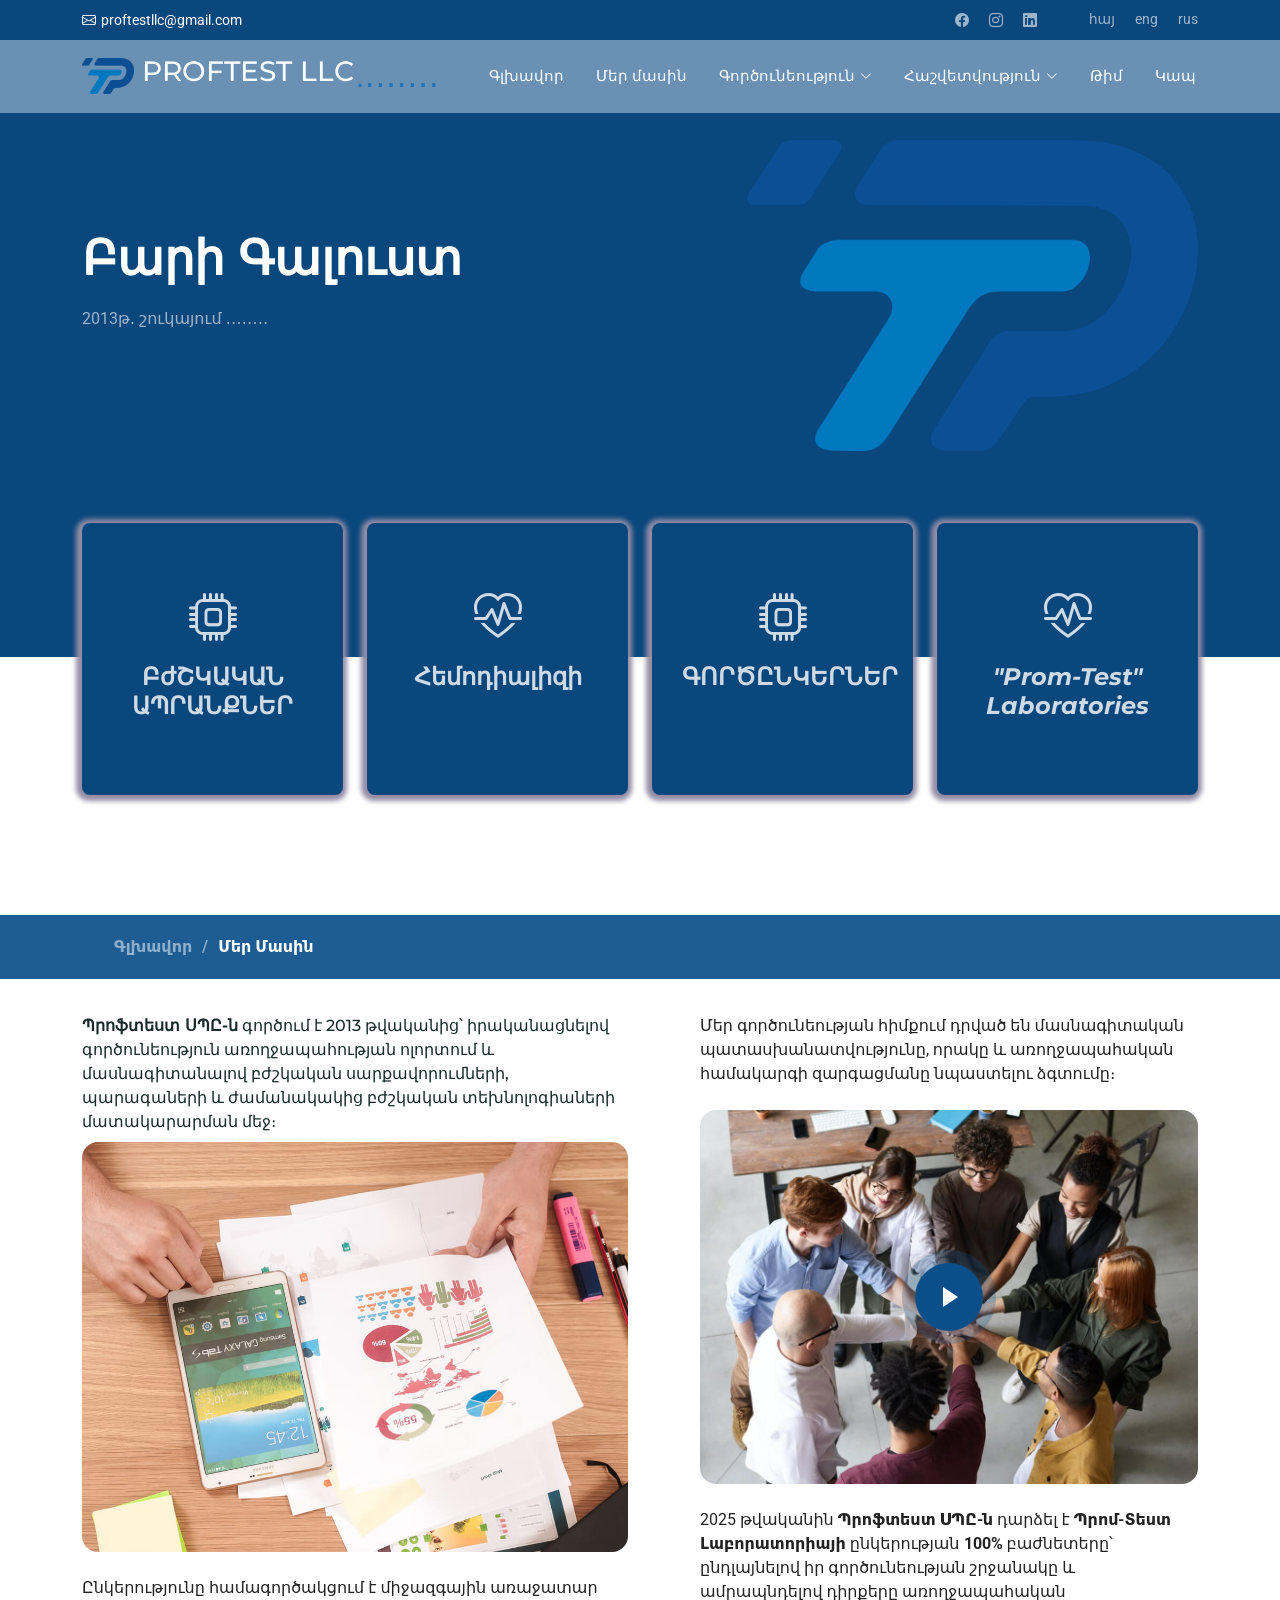
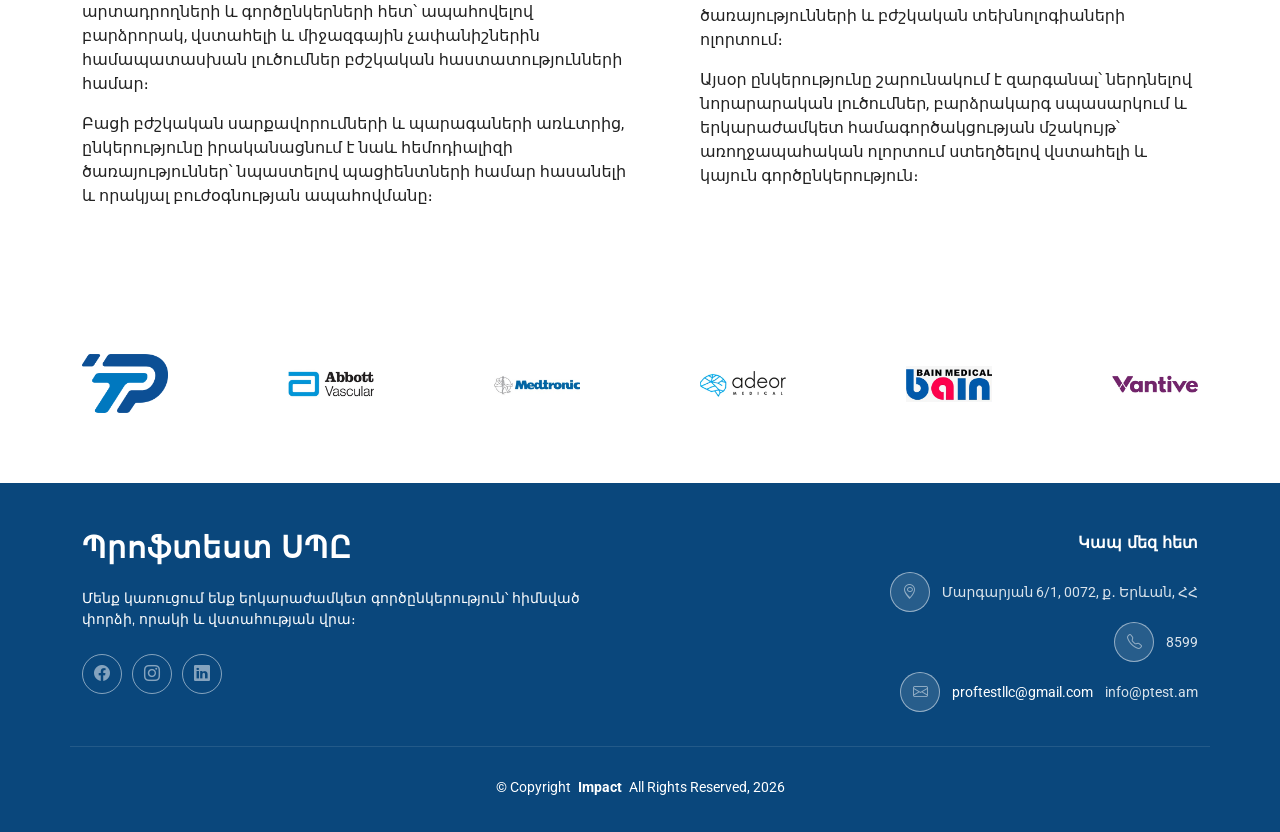
==== index.html @ b706e393 "linkedin" ====
<!DOCTYPE html>
<html lang="eн">

<head>
  <meta charset="utf-8">
  <meta content="width=device-width, initial-scale=1.0" name="viewport">
  <title>Proftest LLC</title>
  <meta name="description" content="">
  <meta name="keywords" content="">

  <!-- Favicons -->
  <!-- <link href="assets/img/Proftest LOGO.png" rel="icon">
  <link href="assets/img/Proftest LOGO.png" rel="apple-touch-icon"> -->

  <link rel="icon" type="image/png" href="assets/img/proftest_logo.png" sizes="96x96" />
  <link rel="icon" type="image/svg+xml" href="assets/img/proftest_logo.png" />
  <link rel="shortcut icon" href="assets/img/proftest_logo.png" />
  <link rel="apple-touch-icon" sizes="180x180" href="assets/img/proftest_logo.png" />
  <link rel="manifest" href="assets/img/proftest_logo.png" />

  <!-- Fonts -->
  <link href="https://fonts.googleapis.com" rel="preconnect">
  <link href="https://fonts.gstatic.com" rel="preconnect" crossorigin>
  <link
    href="https://fonts.googleapis.com/css2?family=Roboto:ital,wght@0,100;0,300;0,400;0,500;0,700;0,900;1,100;1,300;1,400;1,500;1,700;1,900&family=Montserrat:ital,wght@0,100;0,200;0,300;0,400;0,500;0,600;0,700;0,800;0,900;1,100;1,200;1,300;1,400;1,500;1,600;1,700;1,800;1,900&family=Poppins:ital,wght@0,100;0,200;0,300;0,400;0,500;0,600;0,700;0,800;0,900;1,100;1,200;1,300;1,400;1,500;1,600;1,700;1,800;1,900&display=swap"
    rel="stylesheet">

  <!-- animation link css -->
  <link rel="stylesheet" href="https://cdnjs.cloudflare.com/ajax/libs/animate.css/4.1.1/animate.min.css" />





  <!-- Vendor CSS Files -->
  <link href="assets/vendor/bootstrap/css/bootstrap.min.css" rel="stylesheet">
  <link href="assets/vendor/bootstrap-icons/bootstrap-icons.css" rel="stylesheet">
  <link href="assets/vendor/aos/aos.css" rel="stylesheet">
  <link href="assets/vendor/glightbox/css/glightbox.min.css" rel="stylesheet">
  <link href="assets/vendor/swiper/swiper-bundle.min.css" rel="stylesheet">


  <!-- Main CSS File -->
  <link href="assets/css/main.css" rel="stylesheet">

  <!-- =======================================================
  * Template Name: Impact
  * Template URL: https://bootstrapmade.com/impact-bootstrap-business-website-template/
  * Updated: Aug 07 2024 with Bootstrap v5.3.3
  * Author: BootstrapMade.com
  * License: https://bootstrapmade.com/license/
  ======================================================== -->
</head>

<body class="index-page">

  <header id="header" class="header fixed-top">

    <div class="topbar d-flex align-items-center">
      <div class="container d-flex justify-content-center justify-content-md-between">
        <div class="contact-info d-flex align-items-center">
          <i class="bi bi-envelope d-flex align-items-center"><a
              href="mailto:proftestllc@gmail.com">proftestllc@gmail.com</a></i>
          <!-- <i class="bi bi-phone d-flex align-items-center ms-4"><span>+374 95 595858</span></i> -->
        </div>
        <!-- //social links  -->
        <div class="social-links d-none d-md-flex align-items-center">
          <a href="https://www.facebook.com/proftestllc"><i class="bi bi-facebook"></i></a>
          <a href="https://www.instagram.com/proftestllc?igsh=NHp3cjE3NGZzOGVh" class="instagram"><i
              class="bi bi-instagram"></i></a>
          <a href="https://www.linkedin.com/company/proftestllc/" class="linkedin"><i
              class="bi bi-linkedin"></i></a>
          <ul id="lang">
            <li><a href="index.html">հայ</a></li>
            <li><a href="eng.html">eng</a></li>
            <li><a href="ru.html">rus</a></li>
          </ul>
        </div>
      </div>
    </div><!-- End Top Bar -->

    <div class="branding d-flex align-items-cente">
      <div class="container position-relative d-flex align-items-center justify-content-between">
        <a href="index.html" class="logo d-flex align-items-center">
          <!-- Uncomment the line below if you also wish to use an image logo -->
          <img src="assets/img/proftest_logo.png" alt="">
          <h3 class="sitename">PROFTEST LLC</h3>
          <span>.․․․․․․․</span>
        </a>

        <nav id="navmenu" class="navmenu">
          <ul>
            <li><a href="index.html" class="active">Գլխավոր<br></a></li>
            <li><a href="#about">Մեր մասին</a></li>


            <li class="dropdown"><a href="#"><span>Գործունեություն</span> <i
                  class="bi bi-chevron-down toggle-dropdown"></i></a>
              <ul>
                <li><a href="abbot.html">ԲԺշկական ապրանքներ</a></li>
                <li><a href="dializ.html">Հեմոդիալիզի</a></li>
                <li class="dropdown"><a href="#"><span>Բժշկական ծառայություններ՝</span> <i
                      class="bi bi-chevron-down toggle-dropdown"></i></a>
                  <ul>
                    <li><a href="dializ.html">Հեմոդիալիզի</a></li>
                    <li><a href="dializ.html">Հեմոդիալիզի2</a></li>
                  </ul>
                </li>
                <li><a href="medical.html">Գործընկերներ</a></li>
                <li><a href="promtest.html">"Prom-Test" Laboratories</a></li>
              </ul>
            </li>

            <li class="dropdown"><a href="#"><span>Հաշվետվություն</span> <i git add .
                  class="bi bi-chevron-down toggle-dropdown"></i></a>
              <ul>
                <li><a href="#">Հաշվետվություն_2024</a></li>
                <li><a href="#">Հաշվետվություն_2025</a></li>

              </ul>
            </li>
            <li><a href="team.html">Թիմ</a></li>
            <li><a href="contact.html">Կապ</a></li>
          </ul>

          <i class="mobile-nav-toggle d-xl-none bi bi-list"></i>
        </nav>

      </div>
    </div>
  </header>

  <main class="main">

    <!-- Hero Section -->

    <section id="hero" class="hero section accent-background">
      <div class="container position-relative" data-aos="fade-up" data-aos-delay="100">
        <div class="row gy-5 justify-content-between">
          <div class="col-lg-6 order-2 order-lg-1 d-flex flex-column justify-content-center">
            <h2><span>Բարի Գալուստ </span><span class="accent"></span></h2>
            <p>2013թ․ շուկայում ․․․․․․․․ </p>
            <!-- <div class="d-flex">
              <a href="#about" class="btn-get-started">Get Started</a>
              <a href="https://www.youtube.com/watch?v=Y7f98aduVJ8" class="glightbox btn-watch-video d-flex align-items-center"><i class="bi bi-play-circle"></i><span>Watch Video</span></a>
            </div> -->
          </div>
          <div class="col-lg-5 order-1 order-lg-2">
            <img src="assets/img/proftest_logo.png" class="img-fluid animate" alt="">
          </div>
        </div>
      </div>



      <div class="icon-boxes position-relative" data-aos="fade-up" data-aos-delay="200">
        <div class="container position-relative">
          <div class="row gy-4 mt-5">
            <div class="col-xl-3 col-md-6">
              <div class="icon-box">
                <div class="icon"><i class="bi bi-cpu"></i>
                  </i></div>
                <h4 class="title">
                  <a href="abbot.html"
                    class="readmore stretched-link animate__animated animate__fadeInDown animate__delay-1s">
                    ԲժՇԿԱԿԱՆ ԱՊՐԱՆՔՆԵՐ
                  </a>
                </h4>
              </div>
            </div>

            <div class="col-xl-3 col-md-6">
              <div class="icon-box">
                <div class="icon"><i class="bi bi-heart-pulse"></i>
                </div>
                <h4 class="title">
                  <a href="dializ.html" class="stretched-link animate__animated animate__fadeInDown animate__delay-1s">
                    Հեմոդիալիզի
                  </a>
                </h4>
              </div>
            </div>

            <div class="col-xl-3 col-md-6">
              <div class="icon-box">
                <div class="icon"><i class="bi bi-cpu"></i>
                  </i></div>
                <h4 class="title">
                  <a href="medical.html"
                    class="readmore stretched-link animate__animated animate__fadeInDown animate__delay-1s">
                    ԳՈՐԾԸՆԿԵՐՆԵՐ
                  </a>
                </h4>
              </div>
            </div>
            <div class="col-xl-3 col-md-6">
              <div class="icon-box">
                <div class="icon"><i class="bi bi-heart-pulse"></i>
                </div>
                <h4 class="title">
                  <a href="dializ.html"
                    class="stretched-link animate__animated animate__fadeInDown animate__delay-1s"><i>
                      "Prom-Test" Laboratories</i>
                  </a>
                </h4>
              </div>
            </div>
          </div>

        </div>
      </div>
    </section>
    <!--End Icon Box -->
    <!-- /Hero Section -->

    <!-- About Section -->
    <section id="about" class="about section">

      <!-- Section Title -->
      <div class="page-title">
        <nav class="breadcrumbs">
          <div class="container">
            <ol>
              <li><a href="index.html">Գլխավոր</a></li>
              <li class="current">Մեր Մասին </li>
            </ol>
          </div>
        </nav>
      </div>

      <div class="container aboutUs">

        <div class="row gy-5">
          <div class="col-lg-6" data-aos="fade-up" data-aos-delay="100">
            <h6 class="lh-base"><b>Պրոֆտեստ ՍՊԸ-ն</b> գործում է 2013 թվականից՝ իրականացնելով գործունեություն
              առողջապահության ոլորտում և
              մասնագիտանալով բժշկական սարքավորումների, պարագաների և ժամանակակից բժշկական տեխնոլոգիաների մատակարարման
              մեջ։ </h6>
            <img src="assets/img/about.jpg" class="img-fluid rounded-4 mb-4" alt="">
            <p>Ընկերությունը
              համագործակցում է միջազգային առաջատար արտադրողների և գործընկերների հետ՝ ապահովելով բարձրորակ, վստահելի և
              միջազգային չափանիշներին համապատասխան լուծումներ բժշկական հաստատությունների համար։</p>
            <p>Բացի բժշկական սարքավորումների և պարագաների առևտրից, ընկերությունը իրականացնում է նաև հեմոդիալիզի
              ծառայություններ՝ նպաստելով պացիենտների համար հասանելի և որակյալ բուժօգնության ապահովմանը։</p>
          </div>
          <div class="col-lg-6" data-aos="fade-up" data-aos-delay="250">
            <div class="content ps-0 ps-lg-5">

              <p>
                Մեր գործունեության հիմքում դրված են մասնագիտական պատասխանատվությունը, որակը և առողջապահական համակարգի
                զարգացմանը նպաստելու ձգտումը։
              </p>

              <div class="position-relative mt-4">
                <img src="assets/img/about-2.jpg" class="img-fluid rounded-4" alt="">
                <a href="https://www.youtube.com/watch?v=Y7f98aduVJ8" class="glightbox pulsating-play-btn"></a>

              </div>
              <div class="position-relative mt-4">
                <p>2025 թվականին <b>Պրոֆտեստ ՍՊԸ-ն</b> դարձել է <b>Պրոմ-Տեստ Լաբորատորիայի </b>ընկերության <b>100%
                  </b>բաժնետերը՝ ընդլայնելով իր
                  գործունեության շրջանակը և ամրապնդելով դիրքերը առողջապահական ծառայությունների և բժշկական տեխնոլոգիաների
                  ոլորտում։</p>

                <p>Այսօր ընկերությունը շարունակում է զարգանալ՝ ներդնելով նորարարական լուծումներ, բարձրակարգ սպասարկում և
                  երկարաժամկետ համագործակցության մշակույթ՝ առողջապահական ոլորտում ստեղծելով վստահելի և կայուն
                  գործընկերություն։</p>
              </div>
            </div>
          </div>
        </div>

      </div>

    </section>

    <!-- /About Section -->

    <!-- Clients Section -->

    <section id="clients" class="clients section">
      <div class="container">
        <div class="swiper init-swiper">
          <script type="application/json" class="swiper-config">
            {
              "loop": true,
              "speed": 600,
              "autoplay": {
                "delay": 5000
              },
              "slidesPerView": "auto",
              "pagination": {
                "el": ".swiper-pagination",
                "type": "bullets",
                "clickable": true
              },
              "breakpoints": {
                "320": {
                  "slidesPerView": 2,
                  "spaceBetween": 40
                },
                "480": {
                  "slidesPerView": 3,
                  "spaceBetween": 60
                },
                "640": {
                  "slidesPerView": 4,
                  "spaceBetween": 80
                },
                "992": {
                  "slidesPerView": 6,
                  "spaceBetween": 120
                }
              }
            }
          </script>



          <div class="swiper-wrapper align-items-center">
            <div class="swiper-slide"><img src="assets/img/proftest_logo.png" class="img-fluid" alt=""></div>
            <div class="swiper-slide"><img src="assets/img/abbott_vasculyar.jpeg" class="img-fluid" alt=""></div>
            <div class="swiper-slide"><img src="assets/img/medtronic.jpeg" class="img-fluid" alt=""></div>
            <div class="swiper-slide"><img src="assets/img/adeor_1.jpeg" class="img-fluid" alt=""></div>
            <div class="swiper-slide"><img src="assets/img/bain.jpeg" class="img-fluid" alt=""></div>
            <div class="swiper-slide"><img src="assets/img/vantiva.jpeg" class="img-fluid" alt=""></div>
            <div class="swiper-slide"><img src="assets/img/proftest_logo.png" class="img-fluid" alt=""></div>
            <div class="swiper-slide"><img src="assets/img/merit-medical.jpeg" class="img-fluid" alt=""></div>
            <div class="swiper-slide"><img src="assets/img/medtronic.jpeg" class="img-fluid" alt=""></div>
            <div class="swiper-slide"><img src="assets/img/bain.jpeg" class="img-fluid" alt=""></div>
            <div class="swiper-slide"><img src="assets/img/abbott_vasculyar.jpeg" class="img-fluid" alt=""></div>
            <div class="swiper-slide"><img src="assets/img/merit-medical.jpeg" class="img-fluid" alt=""></div>
            <div class="swiper-slide"><img src="assets/img/vantiva.jpeg" class="img-fluid" alt=""></div>
          </div>
        </div>

      </div>

    </section><!-- /Clients Section -->


    <!-- <section id="services" class="services section"> -->

    <!-- Section Title -->

    <!-- <div class="container section-title" data-aos="fade-up">
        <h2>Մեր ծառայությունները</h2>
        <p>ինֆո</p>
      </div> -->
    <!-- End Section Title -->

    <!-- <div class="container">
        <div class="row gy-4">
          <div class="col-lg-4 col-md-6" data-aos="fade-up" data-aos-delay="100">
            <div class="service-item  position-relative">
              <div class="icon">
                <i class="bi bi-activity"></i>
              </div>
              <h3>Ստենդ</h3>
              <p>Ստենդերի մասին</p>
              <a href="service-details.html" class="readmore stretched-link">Read more <i
                  class="bi bi-arrow-right"></i></a>
            </div>
          </div> -->
    <!-- End Service Item -->
    <!-- <div class="col-lg-4 col-md-6" data-aos="fade-up" data-aos-delay="200">
            <div class="service-item position-relative">
              <div class="icon">
                <i class="bi bi-broadcast"></i>
              </div>
              <h3>Դիալիզ</h3>
              <p>Դիալիզի մասին</p>
              <a href="service-details.html" class="readmore stretched-link">Read more <i
                  class="bi bi-arrow-right"></i></a>
            </div>
          </div> -->
    <!-- End Service Item -->

    <!-- <div class="col-lg-4 col-md-6" data-aos="fade-up" data-aos-delay="300">
            <div class="service-item position-relative">
              <div class="icon">
                <i class="bi bi-easel"></i>
              </div>
              <h3>թազա ինֆո</h3>
              <p>Ինֆոյա պետք </p>
              <a href="service-details.html" class="readmore stretched-link">Read more <i
                  class="bi bi-arrow-right"></i></a>
            </div>
          </div> -->
    <!-- End Service Item -->
    <!-- 
          <div class="col-lg-4 col-md-6" data-aos="fade-up" data-aos-delay="400">
            <div class="service-item position-relative">
              <div class="icon">
                <i class="bi bi-bounding-box-circles"></i>
              </div>
              <h3>էլի ծառայություն</h3>
              <p>էլի ինֆո</p>
              <a href="service-details.html" class="readmore stretched-link">Read more <i
                  class="bi bi-arrow-right"></i></a>
            </div>
          </div> -->
    <!-- End Service Item -->
    <!-- 
          <div class="col-lg-4 col-md-6" data-aos="fade-up" data-aos-delay="500">
            <div class="service-item position-relative">
              <div class="icon">
                <i class="bi bi-calendar4-week"></i>
              </div>
              <h3>Velit Doloremque</h3>
              <p>Cumque et suscipit saepe. Est maiores autem enim facilis ut aut ipsam corporis aut. Sed animi at autem
                alias eius labore.</p>
              <a href="service-details.html" class="readmore stretched-link">Read more <i
                  class="bi bi-arrow-right"></i></a>
            </div>
          </div>
          <!-End Service Item -->

    <!-- <div class="col-lg-4 col-md-6" data-aos="fade-up" data-aos-delay="600">
            <div class="service-item position-relative">
              <div class="icon">
                <i class="bi bi-chat-square-text"></i>
              </div>
              <h3>Dolori Architecto</h3>
              <p>Hic molestias ea quibusdam eos. Fugiat enim doloremque aut neque non et debitis iure. Corrupti
                recusandae ducimus enim.</p>
              <a href="service-details.html" class="readmore stretched-link">Read more <i
                  class="bi bi-arrow-right"></i></a>
            </div>
          </div>  -->

    <!-- End Service Item -->
    <!-- 
        </div>
      </div>

    </section> -->



    <!-- Portfolio Section -->
    <!-- <section id="portfolio" class="portfolio section"> -->

    <!-- Section Title -->
    <!-- <div class="container section-title" data-aos="fade-up">
        <h2>Portfolio</h2>
        <p>Necessitatibus eius consequatur ex aliquid fuga eum quidem sint consectetur velit</p>
      </div> -->
    <!-- End Section Title -->
    <!-- 
      <div class="container">

        <div class="isotope-layout" data-default-filter="*" data-layout="masonry" data-sort="original-order">

          <ul class="portfolio-filters isotope-filters" data-aos="fade-up" data-aos-delay="100">
            <li data-filter="*" class="filter-active">All</li>
            <li data-filter=".filter-app">App</li>
            <li data-filter=".filter-product">Product</li>
            <li data-filter=".filter-branding">Branding</li>
            <li data-filter=".filter-books">Books</li>
          </ul> -->
    <!-- End Portfolio Filters -->

    <!-- <div class="row gy-4 isotope-container" data-aos="fade-up" data-aos-delay="200">

            <div class="col-lg-4 col-md-6 portfolio-item isotope-item filter-app">
              <div class="portfolio-content h-100">
                <a href="assets/img/portfolio/app-1.jpg" data-gallery="portfolio-gallery-app" class="glightbox"><img
                    src="assets/img/portfolio/app-1.jpg" class="img-fluid" alt=""></a>
                <div class="portfolio-info">
                  <h4><a href="portfolio-details.html" title="More Details">App 1</a></h4>
                  <p>Lorem ipsum, dolor sit amet consectetur</p>
                </div>
              </div>
            </div> -->
    <!-- End Portfolio Item -->

    <!-- <div class="col-lg-4 col-md-6 portfolio-item isotope-item filter-product">
              <div class="portfolio-content h-100">
                <a href="assets/img/portfolio/product-1.jpg" data-gallery="portfolio-gallery-app" class="glightbox"><img
                    src="assets/img/portfolio/product-1.jpg" class="img-fluid" alt=""></a>
                <div class="portfolio-info">
                  <h4><a href="portfolio-details.html" title="More Details">Product 1</a></h4>
                  <p>Lorem ipsum, dolor sit amet consectetur</p>
                </div>
              </div>
            </div> -->
    <!-- End Portfolio Item -->

    <!-- <div class="col-lg-4 col-md-6 portfolio-item isotope-item filter-branding">
              <div class="portfolio-content h-100">
                <a href="assets/img/portfolio/branding-1.jpg" data-gallery="portfolio-gallery-app"
                  class="glightbox"><img src="assets/img/portfolio/branding-1.jpg" class="img-fluid" alt=""></a>
                <div class="portfolio-info">
                  <h4><a href="portfolio-details.html" title="More Details">Branding 1</a></h4>
                  <p>Lorem ipsum, dolor sit amet consectetur</p>
                </div>
              </div>
            </div> -->
    <!-- End Portfolio Item -->

    <!-- <div class="col-lg-4 col-md-6 portfolio-item isotope-item filter-books">
              <div class="portfolio-content h-100">
                <a href="assets/img/portfolio/books-1.jpg" data-gallery="portfolio-gallery-app" class="glightbox"><img
                    src="assets/img/portfolio/books-1.jpg" class="img-fluid" alt=""></a>
                <div class="portfolio-info">
                  <h4><a href="portfolio-details.html" title="More Details">Books 1</a></h4>
                  <p>Lorem ipsum, dolor sit amet consectetur</p>
                </div>
              </div>
            </div> -->
    <!-- End Portfolio Item -->

    <!-- <div class="col-lg-4 col-md-6 portfolio-item isotope-item filter-app">
              <div class="portfolio-content h-100">
                <a href="assets/img/portfolio/app-2.jpg" data-gallery="portfolio-gallery-app" class="glightbox"><img
                    src="assets/img/portfolio/app-2.jpg" class="img-fluid" alt=""></a>
                <div class="portfolio-info">
                  <h4><a href="portfolio-details.html" title="More Details">App 2</a></h4>
                  <p>Lorem ipsum, dolor sit amet consectetur</p>
                </div>
              </div>
            </div> -->
    <!-- End Portfolio Item -->

    <!-- <div class="col-lg-4 col-md-6 portfolio-item isotope-item filter-product">
              <div class="portfolio-content h-100">
                <a href="assets/img/portfolio/product-2.jpg" data-gallery="portfolio-gallery-app" class="glightbox"><img
                    src="assets/img/portfolio/product-2.jpg" class="img-fluid" alt=""></a>
                <div class="portfolio-info">
                  <h4><a href="portfolio-details.html" title="More Details">Product 2</a></h4>
                  <p>Lorem ipsum, dolor sit amet consectetur</p>
                </div>
              </div>
            </div> -->
    <!-- End Portfolio Item -->

    <!-- <div class="col-lg-4 col-md-6 portfolio-item isotope-item filter-branding">
              <div class="portfolio-content h-100">
                <a href="assets/img/portfolio/branding-2.jpg" data-gallery="portfolio-gallery-app"
                  class="glightbox"><img src="assets/img/portfolio/branding-2.jpg" class="img-fluid" alt=""></a>
                <div class="portfolio-info">
                  <h4><a href="portfolio-details.html" title="More Details">Branding 2</a></h4>
                  <p>Lorem ipsum, dolor sit amet consectetur</p>
                </div>
              </div>
            </div> -->
    <!-- End Portfolio Item -->

    <!-- <div class="col-lg-4 col-md-6 portfolio-item isotope-item filter-books">
              <div class="portfolio-content h-100">
                <a href="assets/img/portfolio/books-2.jpg" data-gallery="portfolio-gallery-app" class="glightbox"><img
                    src="assets/img/portfolio/books-2.jpg" class="img-fluid" alt=""></a>
                <div class="portfolio-info">
                  <h4><a href="portfolio-details.html" title="More Details">Books 2</a></h4>
                  <p>Lorem ipsum, dolor sit amet consectetur</p>
                </div>
              </div>
            </div> -->
    <!-- End Portfolio Item -->
    <!-- 
            <div class="col-lg-4 col-md-6 portfolio-item isotope-item filter-app">
              <div class="portfolio-content h-100">
                <a href="assets/img/portfolio/app-3.jpg" data-gallery="portfolio-gallery-app" class="glightbox"><img
                    src="assets/img/portfolio/app-3.jpg" class="img-fluid" alt=""></a>
                <div class="portfolio-info">
                  <h4><a href="portfolio-details.html" title="More Details">App 3</a></h4>
                  <p>Lorem ipsum, dolor sit amet consectetur</p>
                </div>
              </div>
            </div> -->
    <!-- End Portfolio Item -->
    <!-- 
            <div class="col-lg-4 col-md-6 portfolio-item isotope-item filter-product">
              <div class="portfolio-content h-100">
                <a href="assets/img/portfolio/product-3.jpg" data-gallery="portfolio-gallery-app" class="glightbox"><img
                    src="assets/img/portfolio/product-3.jpg" class="img-fluid" alt=""></a>
                <div class="portfolio-info">
                  <h4><a href="portfolio-details.html" title="More Details">Product 3</a></h4>
                  <p>Lorem ipsum, dolor sit amet consectetur</p>
                </div>
              </div>
            </div> -->
    <!-- End Portfolio Item -->
    <!-- 
            <div class="col-lg-4 col-md-6 portfolio-item isotope-item filter-branding">
              <div class="portfolio-content h-100">
                <a href="assets/img/portfolio/branding-3.jpg" data-gallery="portfolio-gallery-app"
                  class="glightbox"><img src="assets/img/portfolio/branding-3.jpg" class="img-fluid" alt=""></a>
                <div class="portfolio-info">
                  <h4><a href="portfolio-details.html" title="More Details">Branding 3</a></h4>
                  <p>Lorem ipsum, dolor sit amet consectetur</p>
                </div>
              </div>
            </div> -->
    <!-- End Portfolio Item -->
    <!-- 
            <div class="col-lg-4 col-md-6 portfolio-item isotope-item filter-books">
              <div class="portfolio-content h-100">
                <a href="assets/img/portfolio/books-3.jpg" data-gallery="portfolio-gallery-app" class="glightbox"><img
                    src="assets/img/portfolio/books-3.jpg" class="img-fluid" alt=""></a>
                <div class="portfolio-info">
                  <h4><a href="portfolio-details.html" title="More Details">Books 3</a></h4>
                  <p>Lorem ipsum, dolor sit amet consectetur</p>
                </div>
              </div>
            </div> -->
    <!-- End Portfolio Item -->

    <!-- </div> -->
    <!-- End Portfolio Container -->
    <!-- 
        </div>

      </div>

    </section> -->
    <!-- /Portfolio Section -->

    <!-- Team Section -->
    <!-- <section id="team" class="team section"> -->

    <!-- Section Title -->
    <!-- <div class="container section-title" data-aos="fade-up">
        <h2>Թիմ</h2>
        <p>new tex new text new text</p> -->
    <!-- </div> -->
    <!-- End Section Title -->

    <!-- <div class="container">

        <div class="row gy-4">

          <div class="col-xl-3 col-md-6 d-flex" data-aos="fade-up" data-aos-delay="100">
            <div class="member">
              <img src="assets/img/team/team-1.jpg" class="img-fluid" alt="">
              <h4>Walter White</h4>
              <span>Web Development</span>
              <div class="social">
                <a href=""><i class="bi bi-twitter-x"></i></a>
                <a href=""><i class="bi bi-facebook"></i></a>
                <a href=""><i class="bi bi-instagram"></i></a>
                <a href=""><i class="bi bi-linkedin"></i></a>
              </div>
            </div> -->
    <!-- </div>End Team Member -->

    <!-- <div class="col-xl-3 col-md-6 d-flex" data-aos="fade-up" data-aos-delay="200">
            <div class="member">
              <img src="assets/img/team/team-2.jpg" class="img-fluid" alt="">
              <h4>Sarah Jhinson</h4>
              <span>Marketing</span>
              <div class="social">
                <a href=""><i class="bi bi-twitter-x"></i></a>
                <a href=""><i class="bi bi-facebook"></i></a>
                <a href=""><i class="bi bi-instagram"></i></a>
                <a href=""><i class="bi bi-linkedin"></i></a>
              </div>
            </div>
          </div>End Team Member -->

    <!-- <div class="col-xl-3 col-md-6 d-flex" data-aos="fade-up" data-aos-delay="300">
            <div class="member">
              <img src="assets/img/team/team-3.jpg" class="img-fluid" alt="">
              <h4>William Anderson</h4>
              <span>Content</span>
              <div class="social">
                <a href=""><i class="bi bi-twitter-x"></i></a>
                <a href=""><i class="bi bi-facebook"></i></a>
                <a href=""><i class="bi bi-instagram"></i></a>
                <a href=""><i class="bi bi-linkedin"></i></a>
              </div>
            </div>
          </div> -->
    <!-- End Team Member -->

    <!-- <div class="col-xl-3 col-md-6 d-flex" data-aos="fade-up" data-aos-delay="400">
            <div class="member">
              <img src="assets/img/team/team-4.jpg" class="img-fluid" alt="">
              <h4>Amanda Jepson</h4>
              <span>Accountant</span>
              <div class="social">
                <a href=""><i class="bi bi-twitter-x"></i></a>
                <a href=""><i class="bi bi-facebook"></i></a>
                <a href=""><i class="bi bi-instagram"></i></a>
                <a href=""><i class="bi bi-linkedin"></i></a>
              </div>
            </div>
          </div> -->
    <!-- End Team Member -->
    <!-- </div>
      </div>
    </section> -->
    <!-- /Team Section -->




    <!-- Recent Posts Section -->
    <!-- <section id="recent-posts" class="recent-posts section">
      <div class="container"> -->

    <!-- <div class="row gy-4">

          <div class="col-xl-4 col-md-6" data-aos="fade-up" data-aos-delay="100">
            <article>

              <div class="post-img">
                <img src="assets/img/blog/blog-1.jpg" alt="" class="img-fluid">
              </div>

              <p class="post-category">Politics</p>

              <h2 class="title">
                <a href="blog-details.html">Dolorum optio tempore voluptas dignissimos</a>
              </h2>

              <div class="d-flex align-items-center">
                <img src="assets/img/blog/blog-author.jpg" alt="" class="img-fluid post-author-img flex-shrink-0">
                <div class="post-meta">
                  <p class="post-author">Maria Doe</p>
                  <p class="post-date">
                    <time datetime="2022-01-01">Jan 1, 2022</time>
                  </p>
                </div>
              </div>

            </article>
          </div> -->
    <!-- End post list item -->

    <!-- <div class="col-xl-4 col-md-6" data-aos="fade-up" data-aos-delay="200">
            <article>

              <div class="post-img">
                <img src="assets/img/blog/blog-2.jpg" alt="" class="img-fluid">
              </div>

              <p class="post-category">Sports</p>

              <h2 class="title">
                <a href="blog-details.html">Nisi magni odit consequatur autem nulla dolorem</a>
              </h2>

              <div class="d-flex align-items-center">
                <img src="assets/img/blog/blog-author-2.jpg" alt="" class="img-fluid post-author-img flex-shrink-0">
                <div class="post-meta">
                  <p class="post-author">Allisa Mayer</p>
                  <p class="post-date">
                    <time datetime="2022-01-01">Jun 5, 2022</time>
                  </p>
                </div>
              </div>

            </article>
          </div> -->
    <!-- End post list item -->

    <!-- <div class="col-xl-4 col-md-6" data-aos="fade-up" data-aos-delay="300">
            <article>

              <div class="post-img">
                <img src="assets/img/blog/blog-3.jpg" alt="" class="img-fluid">
              </div>

              <p class="post-category">Entertainment</p>

              <h2 class="title">
                <a href="blog-details.html">Possimus soluta ut id suscipit ea ut in quo quia et soluta</a>
              </h2>

              <div class="d-flex align-items-center">
                <img src="assets/img/blog/blog-author-3.jpg" alt="" class="img-fluid post-author-img flex-shrink-0">
                <div class="post-meta">
                  <p class="post-author">Mark Dower</p>
                  <p class="post-date">
                    <time datetime="2022-01-01">Jun 22, 2022</time>
                  </p>
                </div>
              </div>

            </article>
          </div> -->
    <!-- End post list item -->
    <!-- 
        </div> -->
    <!-- End recent posts list -->

    <!-- </div>

    </section> -->
    <!-- /Recent Posts Section -->

    <!-- Contact Section -->
    <!-- <section id="contact" class="contact section"> -->

    <!-- Section Title -->
    <!-- <div class="container section-title" data-aos="fade-up">
        <h2>Contact</h2>
        <p>Necessitatibus eius consequatur ex aliquid fuga eum quidem sint consectetur velit</p>
      </div><End Section Title -->
    <!-- 
      <div class="container" data-aos="fade-up" data-aos-delay="100"> -->

    <!-- <div class="row gx-lg-0 gy-4">
          <div class="col-lg-4">
            <div class="info-container d-flex flex-column align-items-center justify-content-center">
              <div class="info-item d-flex" data-aos="fade-up" data-aos-delay="200">
                <i class="bi bi-geo-alt flex-shrink-0"></i>
                <div>
                  <h3>Address</h3>
                  <p>A108 Adam Street, New York, NY 535022</p>
                </div>
              </div> -->
    <!-- End Info Item -->

    <!-- <div class="info-item d-flex" data-aos="fade-up" data-aos-delay="300">
                <i class="bi bi-telephone flex-shrink-0"></i>
                <div>
                  <h3>Call Us</h3>
                  <p>+1 5589 55488 55</p>
                </div>
              </div> -->
    <!-- End Info Item -->

    <!-- <div class="info-item d-flex" data-aos="fade-up" data-aos-delay="400">
                <i class="bi bi-envelope flex-shrink-0"></i>
                <div>
                  <h3>Email Us</h3>
                  <p>info@example.com</p>
                </div>
              </div> -->
    <!-- End Info Item -->
    <!-- 
              <div class="info-item d-flex" data-aos="fade-up" data-aos-delay="500">
                <i class="bi bi-clock flex-shrink-0"></i>
                <div>
                  <h3>Open Hours:</h3>
                  <p>Mon-Sat: 11AM - 23PM</p>
                </div>
              </div> -->
    <!-- End Info Item -->
    <!-- </div>
          </div> -->
    <!-- 
          <div class="col-lg-8">
            <form action="forms/contact.php" method="post" class="php-email-form" data-aos="fade" data-aos-delay="100">
              <div class="row gy-4">

                <div class="col-md-6">
                  <input type="text" name="name" class="form-control" placeholder="Your Name" required="">
                </div>

                <div class="col-md-6 ">
                  <input type="email" class="form-control" name="email" placeholder="Your Email" required="">
                </div>

                <div class="col-md-12">
                  <input type="text" class="form-control" name="subject" placeholder="Subject" required="">
                </div>

                <div class="col-md-12">
                  <textarea class="form-control" name="message" rows="8" placeholder="Message" required=""></textarea>
                </div>

                <div class="col-md-12 text-center">
                  <div class="loading">Loading</div>
                  <div class="error-message"></div>
                  <div class="sent-message">Your message has been sent. Thank you!</div>

                  <button type="submit">Send Message</button>
                </div>

              </div>
            </form>
          </div> -->
    <!-- End Contact Form -->
    <!-- </div>
      </div>
    </section> -->
    <!-- /Contact Section -->

  </main>


  <footer id="footer" class="footer accent-background">
    <div class="container footer-top">
      <div class="row gy-4">


        <div class="col-md-6  footer-about">
          <a href="index.html" class="logo d-flex align-items-center">
            <span class="sitename">Պրոֆտեստ ՍՊԸ</span>
          </a>
          <p>Մենք կառուցում ենք երկարաժամկետ գործընկերություն՝ հիմնված փորձի, որակի և վստահության վրա։</p>
          <div class="social-links d-flex mt-4">
            <a href="https://www.facebook.com/proftestllc"><i class="bi bi-facebook"></i></a>
            <a href="https://www.instagram.com/proftestllc?igsh=NHp3cjE3NGZzOGVh"><i class="bi bi-instagram"></i></a>
            <a href="https://www.linkedin.com/company/proftestllc/"><i class="bi bi-linkedin"></i></a>
          </div>
        </div>
        <!-- Правая колонка -->

        <div class="col-md-6 text-md-end footer-contact">
          <h4>Կապ մեզ հետ</h4>

          <div class="contact-line">
            <span class="icon-circle">
              <i class="bi bi-geo-alt"></i>
            </span>
            <span>Մարգարյան 6/1, 0072, ք․ Երևան, ՀՀ</span>
          </div>

          <div class="contact-line">
            <span class="icon-circle">
              <i class="bi bi-telephone"></i>
            </span>
            <span>8599</span>
          </div>

          <div class="contact-line">
            <span class="icon-circle">
              <i class="bi bi-envelope"></i>
            </span>
            <span>proftestllc@gmail.com</span>
            <span>info@ptest.am</span>
          </div>

          <!-- <div class="contact-line">
            <span class="icon-circle">
              <i class="bi bi-envelope"></i>
            </span>
            <span>info@ptest.am</span>
          </div> -->
        </div>

      </div>
    </div>

    <div class="container copyright text-center mt-4">
      <p>© <span>Copyright</span> <strong class="px-1 sitename">Impact</strong> <span>All Rights Reserved, 2026</span>
      </p>
      <div class="credits">
        <!-- All the links in the footer should remain intact. -->
        <!-- You can delete the links only if you've purchased the pro version. -->
        <!-- Licensing information: https://bootstrapmade.com/license/ -->
        <!-- Purchase the pro version with working PHP/AJAX contact form: [buy-url] -->
      </div>
    </div>

  </footer>

  <!-- Scroll Top -->
  <a href="#" id="scroll-top" class="scroll-top d-flex align-items-center justify-content-center">
    <i class="bi bi-arrow-up-short"></i></a>

  <!-- Preloader -->
  <div id="preloader"></div>

  <!-- Vendor JS Files -->
  <script src="assets/vendor/bootstrap/js/bootstrap.bundle.min.js"></script>
  <script src="assets/vendor/php-email-form/validate.js"></script>
  <script src="assets/vendor/aos/aos.js"></script>
  <script src="assets/vendor/glightbox/js/glightbox.min.js"></script>
  <script src="assets/vendor/swiper/swiper-bundle.min.js"></script>
  <script src="assets/vendor/purecounter/purecounter_vanilla.js"></script>
  <script src="assets/vendor/imagesloaded/imagesloaded.pkgd.min.js"></script>
  <script src="assets/vendor/isotope-layout/isotope.pkgd.min.js"></script>

  <!-- Main JS File -->
  <script src="assets/js/main.js"></script>

</body>

</html>
---- assets/css/main.css ----
/**
* Template Name: Impact
* Template URL: https://bootstrapmade.com/impact-bootstrap-business-website-template/
* Updated: Aug 07 2024 with Bootstrap v5.3.3
* Author: BootstrapMade.com
* License: https://bootstrapmade.com/license/
*/

/*--------------------------------------------------------------
# Font & Color Variables
# Help: https://bootstrapmade.com/color-system/
--------------------------------------------------------------*/
/* Fonts */
:root {
  --default-font: "Roboto", system-ui, -apple-system, "Segoe UI", Roboto, "Helvetica Neue", Arial, "Noto Sans", "Liberation Sans", sans-serif, "Apple Color Emoji", "Segoe UI Emoji", "Segoe UI Symbol", "Noto Color Emoji";
  --heading-font: "Montserrat", sans-serif;
  --nav-font: "Poppins", sans-serif;
}

/* Global Colors - The following color variables are used throughout the website. Updating them here will change the color scheme of the entire website */
:root {
  --background-color: #ffffff;
  /* Background color for the entire website, including individual sections */
  --default-color: #222222;
  /* Default color used for the majority of the text content across the entire website */
  --heading-color: #172a28;
  /* Color for headings, subheadings and title throughout the website */
  --accent-color: #0B4F8A;
  /*վերևի մաս Accent color that represents your brand on the website. It's used for buttons, links, and other elements that need to stand out */
  --surface-color: #ffffff;
  /* The surface color is used as a background of boxed elements within sections, such as cards, icon boxes, or other elements that require a visual separation from the global background. */
  --contrast-color: #ffffff;
  /* Contrast color for text, ensuring readability against backgrounds of accent, heading, or default colors. */
}

/* Nav Menu Colors - The following color variables are used specifically for the navigation menu. They are separate from the global colors to allow for more customization options */
:root {
  --nav-color: #ffffff;
  /* The default color of the main navmenu links */
  --nav-hover-color: #2273bb;
  /* Լոգո տակի գծերի գույն Applied to main navmenu links when they are hovered over or active */
  --nav-mobile-background-color: #ffffff;
  /* Used as the background color for mobile navigation menu */
  --nav-dropdown-background-color: #ffffff;
  /* Used as the background color for dropdown items that appear when hovering over primary navigation items */
  --nav-dropdown-color: #2273bb;
  /* գործնեության մեջի գույնա Used for navigation links of the dropdown items in the navigation menu. */
  --nav-dropdown-hover-color: #2E2E2E;
  /* Similar to --nav-hover-color, this color is applied to dropdown navigation links when they are hovered over. */
}

/* Color Presets - These classes override global colors when applied to any section or element, providing reuse of the sam color scheme. */

.light-background {
  --background-color: #f2f9f9;
  --surface-color: #ffffff;
}

.dark-background {
  --background-color: #060606;
  --default-color: #ffffff;
  --heading-color: #ffffff;
  --surface-color: #252525;
  --contrast-color: #ffffff;
}

.accent-background {
  --background-color: rgb(10, 71, 124);
  /* #0b71b1; */
  --default-color: #ffffff;
  --heading-color: #ffffff;
  --accent-color: #ffffff;
  --surface-color: #00b6a1;
  --contrast-color: #ffffff;
}

/* Smooth scroll */
:root {
  scroll-behavior: smooth;
}

/*--------------------------------------------------------------
# General Styling & Shared Classes
--------------------------------------------------------------*/
body {
  color: var(--default-color);
  background-color: var(--background-color);
  font-family: var(--default-font);
}

a {
  color: var(--accent-color);
  text-decoration: none;
  transition: 0.3s;
}

a:hover {
  color: color-mix(in srgb, var(--accent-color), transparent 25%);
  text-decoration: none;
}

h1,
h2,
h3,
h4,
h5,
h6 {
  color: var(--heading-color);
  font-family: var(--heading-font);
}

/* Pulsating Play Button
------------------------------*/
.pulsating-play-btn {
  width: 94px;
  height: 94px;
  background: radial-gradient(var(--accent-color) 50%, color-mix(in srgb, var(--accent-color), transparent 75%) 52%);
  border-radius: 50%;
  display: block;
  position: relative;
  overflow: hidden;
}

.pulsating-play-btn:before {
  content: "";
  position: absolute;
  width: 120px;
  height: 120px;
  animation-delay: 0s;
  animation: pulsate-play-btn 2s;
  animation-direction: forwards;
  animation-iteration-count: infinite;
  animation-timing-function: steps;
  opacity: 1;
  border-radius: 50%;
  border: 5px solid color-mix(in srgb, var(--accent-color), transparent 30%);
  top: -15%;
  left: -15%;
  background: rgba(198, 16, 0, 0);
}

.pulsating-play-btn:after {
  content: "";
  position: absolute;
  left: 50%;
  top: 50%;
  transform: translateX(-40%) translateY(-50%);
  width: 0;
  height: 0;
  border-top: 10px solid transparent;
  border-bottom: 10px solid transparent;
  border-left: 15px solid #fff;
  z-index: 100;
  transition: all 400ms cubic-bezier(0.55, 0.055, 0.675, 0.19);
}

.pulsating-play-btn:hover:before {
  content: "";
  position: absolute;
  left: 50%;
  top: 50%;
  transform: translateX(-40%) translateY(-50%);
  width: 0;
  height: 0;
  border: none;
  border-top: 10px solid transparent;
  border-bottom: 10px solid transparent;
  border-left: 15px solid #fff;
  z-index: 200;
  animation: none;
  border-radius: 0;
}

.pulsating-play-btn:hover:after {
  border-left: 15px solid var(--accent-color);
  transform: scale(20);
}

.title {
  font-size: 20px;
  color: #0B4F8A;
}

.section-divider {
  margin: 80px 0;
  border-top: 1px solid rgba(255, 255, 255, 0.1);
  padding-top: 60px;
  position: relative;
}


.section-divider::before {
  content: "";
  position: absolute;
  top: 0;
  left: 50%;
  transform: translateX(-50%);
  width: 120px;
  height: 2px;
  background: linear-gradient(to right, transparent, #0d6efd, transparent);
}


.department-block {
  background: #fff;
  border-radius: 20px;
  padding: 40px;
  margin-bottom: 50px;
  box-shadow: 6px 4px 15px 11px rgba(0, 0, 0, 0.05);
}


/* .line {
  border-bottom: 2px dashed #0B4F8A;
  width: 100%
} */

.blue {
  height: 6px;
  margin: 30px 0;

  background: radial-gradient(circle, #0B4F8A 2px, transparent 3px);
  background-size: 10px 6px;
  background-repeat: repeat-x;
}


/* chat filter */

.filter-btn {
  border: none;
  padding: 10px 20px;
  margin: 5px;
  border-radius: 30px;
  background: #f1f1f1;
  transition: 0.3s;
  font-weight: 600;
}

.filter-btn:hover,
.filter-btn.active {
  background: #0B4F8A;
  color: white;
}

.team-item {
  transition: 0.4s;
}



/* new Icon */
.iconbar {
  position: fixed;
  top: 350px;
  right: 0;
  text-align: right;
  width: 100px;
  z-index: 100;
  transform: translateX(0px);
  transition: 1.5s all ease;
}

.iconbar .iconbar-1:first-child {
  border-top-left-radius: 25px;
}

.iconbar .iconbar-1 {
  background: #0077ad;
  color: white;
  margin-bottom: 3px;
  width: 85px;
  height: 85px;
  overflow: hidden;
  transition: all 0.3s ease;
  margin-left: 15px;
}

.iconbar.iconbarHide {
  transform: translateX(85px);
}


.iconbar .iconbarArrowRight,
.iconbar .iconbarArrowLeft {
  width: 20px;
  height: 20px;
  position: absolute;
  left: 0;
  top: 50%;
  margin-top: -10px;
  cursor: pointer;
}

/* my code for footer  */

.footer-contact .contact-line {
  display: flex;
  align-items: center;
  justify-content: flex-end;
  gap: 12px;
  margin-bottom: 10px;
  transition: all 0.3s ease;
}

/* круг вокруг иконки */
.footer-contact .icon-circle {
  width: 40px;
  height: 40px;
  display: flex;
  align-items: center;
  justify-content: center;
  border-radius: 50%;
  background: rgba(255, 255, 255, 0.12);
  color: #fff;
  transition: all 0.3s ease;
  flex-shrink: 0;
  border: 1px solid color-mix(in srgb, var(--default-color), transparent 50%);
  color: color-mix(in srgb, var(--default-color), transparent 50%);
}



/* иконка внутри */
.footer-contact .icon-circle i {
  font-size: 15px;
}

/* текст */
.footer-contact .contact-line span:last-child {
  color: rgba(255, 255, 255, 0.85);
  transition: 0.3s;
}

/* hover эффект */
.footer-contact .contact-line:hover .icon-circle {
  color: var(--default-color);
  border-color: var(--default-color);
  transform: scale(1.1);
}

.footer-contact .contact-line:hover span:last-child {
  color: #fff;
}

/* мобилка */
@media (max-width: 768px) {
  .footer-contact {
    text-align: left !important;
  }

  .footer-contact .contact-line {
    justify-content: flex-start;
  }
}



@keyframes pulsate-play-btn {
  0% {
    transform: scale(0.6, 0.6);
    opacity: 1;

  }

  100% {
    transform: scale(1, 1);
    opacity: 0;
  }
}

/* PHP Email Form Messages
------------------------------*/
.php-email-form .error-message {
  display: none;
  background: #df1529;
  color: #ffffff;
  text-align: left;
  padding: 15px;
  margin-bottom: 24px;
  font-weight: 600;
}

.php-email-form .sent-message {
  display: none;
  color: #ffffff;
  background: #059652;
  text-align: center;
  padding: 15px;
  margin-bottom: 24px;
  font-weight: 600;
}

.php-email-form .loading {
  display: none;
  background: var(--surface-color);
  text-align: center;
  padding: 15px;
  margin-bottom: 24px;
}

.php-email-form .loading:before {
  content: "";
  display: inline-block;
  border-radius: 50%;
  width: 24px;
  height: 24px;
  margin: 0 10px -6px 0;
  border: 3px solid var(--accent-color);
  border-top-color: var(--surface-color);
  animation: php-email-form-loading 1s linear infinite;
}

@keyframes php-email-form-loading {
  0% {
    transform: rotate(0deg);
  }

  100% {
    transform: rotate(360deg);
  }
}

/*--------------------------------------------------------------
# Global Header
--------------------------------------------------------------*/
.header {
  --background-color: rgb(106 145 179);
  --heading-color: #ffffff;
  color: var(--default-color);
  transition: all 0.5s;
  z-index: 997;
  background-color: var(--background-color);
}

.header .topbar {
  background-color: color-mix(in srgb, var(--accent-color) 90%, black 10%);
  height: 40px;
  padding: 0;
  font-size: 14px;
  transition: all 0.5s;
}

.header .topbar .contact-info i {
  font-style: normal;
  color: var(--contrast-color);
}

.header .topbar .contact-info i a,
.header .topbar .contact-info i span {
  padding-left: 5px;
  color: var(--contrast-color);
}

@media (max-width: 575px) {

  .header .topbar .contact-info i a,
  .header .topbar .contact-info i span {
    font-size: 13px;
  }
}

.header .topbar .contact-info i a {
  line-height: 0;
  transition: 0.3s;
}

.header .topbar .contact-info i a:hover {
  color: var(--contrast-color);
  text-decoration: underline;
}

.header .topbar .social-links a {
  color: color-mix(in srgb, var(--contrast-color), transparent 40%);
  line-height: 0;
  transition: 0.3s;
  margin-left: 20px;
}

.header .topbar .social-links a:hover {
  color: var(--contrast-color);
}

.header .branding {
  min-height: 60px;
  padding: 10px 0;
}

.header .logo {
  line-height: 1;
}

.header .logo img {
  max-height: 36px;
  margin-right: 8px;
}

.header .logo h1 {
  font-size: 30px;
  margin: 0;
  font-weight: 700;
  color: var(--heading-color);
}

.header .logo span {
  font-size: 32px;
  margin-left: 2px;
  color: var(--nav-hover-color);
}

.scrolled .header {
  box-shadow: 0px 0 18px rgba(0, 0, 0, 0.1);
}

/* language */
#lang {
  display: flex;
  list-style-type: none;
  margin-top: 15px;
}

/* logo animation */
.animate {
  width: 100%;
  animation: upDown 5s infinite;
}



@keyframes upDown {
  0% {
    transform: translateY(-45px);
  }

  50% {
    transform: translateY(45px);
  }

  100% {
    transform: translateY(-45px);
  }
}





/*--------------------------------------------------------------
# Navigation Menu
--------------------------------------------------------------*/
/* Desktop Navigation */
@media (min-width: 1200px) {
  .navmenu {
    padding: 0;
  }

  .navmenu ul {
    margin: 0;
    padding: 0;
    display: flex;
    list-style: none;
    align-items: center;
  }

  .navmenu li {
    position: relative;
  }

  .navmenu>ul>li {
    white-space: nowrap;
    padding: 15px 14px;
  }

  .navmenu>ul>li:last-child {
    padding-right: 0;
  }

  .navmenu a,
  .navmenu a:focus {
    color: var(--nav-color);
    font-size: 15px;
    padding: 0 2px;
    font-family: var(--nav-font);
    font-weight: 500;
    display: flex;
    align-items: center;
    justify-content: space-between;
    white-space: nowrap;
    transition: 0.3s;
    position: relative;
  }

  .navmenu a i,
  .navmenu a:focus i {
    font-size: 12px;
    line-height: 0;
    margin-left: 5px;
    transition: 0.3s;
  }

  .navmenu>ul>li>a:before {
    content: "";
    position: absolute;
    height: 2px;
    bottom: -6px;
    left: 0;
    background-color: var(--nav-hover-color);
    visibility: hidden;
    width: 0px;
    transition: all 0.3s ease-in-out 0s;
  }

  .navmenu a:hover:before,
  .navmenu li:hover>a:before,
  .navmenu .active:before {
    visibility: visible;
    width: 100%;
  }

  .navmenu li:hover>a,
  .navmenu .active,
  .navmenu .active:focus {
    color: var(--nav-color);
  }

  .navmenu .dropdown ul {
    margin: 0;
    padding: 10px 0;
    background: var(--nav-dropdown-background-color);
    display: block;
    position: absolute;
    visibility: hidden;
    left: 14px;
    top: 130%;
    opacity: 0;
    transition: 0.3s;
    border-radius: 4px;
    z-index: 99;
    box-shadow: 0px 0px 30px rgba(0, 0, 0, 0.1);
  }

  .navmenu .dropdown ul li {
    min-width: 200px;
  }

  .navmenu .dropdown ul a {
    padding: 10px 20px;
    font-size: 15px;
    text-transform: none;
    color: var(--nav-dropdown-color);
  }

  .navmenu .dropdown ul a i {
    font-size: 12px;
  }

  .navmenu .dropdown ul a:hover,
  .navmenu .dropdown ul .active:hover,
  .navmenu .dropdown ul li:hover>a {
    color: var(--nav-dropdown-hover-color);
  }

  .navmenu .dropdown:hover>ul {
    opacity: 1;
    top: 100%;
    visibility: visible;
  }

  .navmenu .dropdown .dropdown ul {
    top: 0;
    left: 95%;
    visibility: hidden;
  }

  .navmenu .dropdown .dropdown:hover>ul {
    opacity: 1;
    top: 0;
    left: 100%;
    visibility: visible;
  }
}

/* Mobile Navigation */
@media (max-width: 1199px) {
  .mobile-nav-toggle {
    color: var(--nav-color);
    font-size: 28px;
    line-height: 0;
    margin-right: 10px;
    cursor: pointer;
    transition: color 0.3s;
  }

  .navmenu {
    padding: 0;
    z-index: 9997;
  }

  .navmenu ul {
    display: none;
    list-style: none;
    position: absolute;
    inset: 60px 20px 20px 20px;
    padding: 10px 0;
    margin: 0;
    border-radius: 6px;
    background-color: var(--nav-mobile-background-color);
    border: 1px solid color-mix(in srgb, var(--default-color), transparent 90%);
    box-shadow: none;
    overflow-y: auto;
    transition: 0.3s;
    z-index: 9998;
  }

  .navmenu a,
  .navmenu a:focus {
    color: var(--nav-dropdown-color);
    padding: 10px 20px;
    font-family: var(--nav-font);
    font-size: 17px;
    font-weight: 500;
    display: flex;
    align-items: center;
    justify-content: space-between;
    white-space: nowrap;
    transition: 0.3s;
  }

  .navmenu a i,
  .navmenu a:focus i {
    font-size: 12px;
    line-height: 0;
    margin-left: 5px;
    width: 30px;
    height: 30px;
    display: flex;
    align-items: center;
    justify-content: center;
    border-radius: 50%;
    transition: 0.3s;
    background-color: color-mix(in srgb, var(--accent-color), transparent 90%);
  }

  .navmenu a i:hover,
  .navmenu a:focus i:hover {
    background-color: var(--accent-color);
    color: var(--contrast-color);
  }

  .navmenu a:hover,
  .navmenu .active,
  .navmenu .active:focus {
    color: var(--nav-dropdown-hover-color);
  }

  .navmenu .active i,
  .navmenu .active:focus i {
    background-color: var(--accent-color);
    color: var(--contrast-color);
    transform: rotate(180deg);
  }

  .navmenu .dropdown ul {
    position: static;
    display: none;
    z-index: 99;
    padding: 10px 0;
    margin: 10px 20px;
    background-color: var(--nav-dropdown-background-color);
    transition: all 0.5s ease-in-out;
  }

  .navmenu .dropdown ul ul {
    background-color: rgba(33, 37, 41, 0.1);
  }

  .navmenu .dropdown>.dropdown-active {
    display: block;
    background-color: rgba(33, 37, 41, 0.03);
  }

  .mobile-nav-active {
    overflow: hidden;
  }

  .mobile-nav-active .mobile-nav-toggle {
    color: #fff;
    position: absolute;
    font-size: 32px;
    top: 15px;
    right: 15px;
    margin-right: 0;
    z-index: 9999;
  }

  .mobile-nav-active .navmenu {
    position: fixed;
    overflow: hidden;
    inset: 0;
    background: rgba(33, 37, 41, 0.8);
    transition: 0.3s;
  }

  .mobile-nav-active .navmenu>ul {
    display: block;
  }
}

/*--------------------------------------------------------------
# Global Footer
--------------------------------------------------------------*/
.footer {
  color: var(--default-color);
  background-color: var(--background-color);
  font-size: 14px;
  position: relative;
}

.footer .footer-top {
  padding-top: 50px;
}

.footer .footer-about .logo {
  line-height: 1;
  margin-bottom: 25px;
}

.footer .footer-about .logo img {
  max-height: 40px;
  margin-right: 6px;
}

.footer .footer-about .logo span {
  color: var(--heading-color);
  font-size: 30px;
  font-weight: 700;
  letter-spacing: 1px;
  font-family: var(--heading-font);
}

.footer .footer-about p {
  font-size: 14px;
  font-family: var(--heading-font);
}

.footer .social-links a {
  display: flex;
  align-items: center;
  justify-content: center;
  width: 40px;
  height: 40px;
  border-radius: 50%;
  border: 1px solid color-mix(in srgb, var(--default-color), transparent 50%);
  font-size: 16px;
  color: color-mix(in srgb, var(--default-color), transparent 50%);
  margin-right: 10px;
  transition: 0.3s;
}

.footer .social-links a:hover {
  color: var(--default-color);
  border-color: var(--default-color);
}



.footer h4 {
  font-size: 16px;
  font-weight: bold;
  position: relative;
  padding-bottom: 12px;
}

.footer .footer-links {
  margin-bottom: 30px;
}

.footer .footer-links ul {
  list-style: none;
  padding: 0;
  margin: 0;
}

.footer .footer-links ul i {
  padding-right: 2px;
  font-size: 12px;
  line-height: 0;
}

.footer .footer-links ul li {
  padding: 10px 0;
  display: flex;
  align-items: center;
}

.footer .footer-links ul li:first-child {
  padding-top: 0;
}

.footer .footer-links ul a {
  color: color-mix(in srgb, var(--default-color), transparent 30%);
  display: inline-block;
  line-height: 1;
}

.footer .footer-links ul a:hover {
  color: var(--default-color);
}

.footer .footer-contact p {
  margin-bottom: 5px;
}

.footer .copyright {
  padding-top: 30px;
  padding-bottom: 30px;
  border-top: 1px solid color-mix(in srgb, var(--default-color), transparent 90%);
}

.footer .copyright p {
  margin-bottom: 0;
}

.footer .credits {
  margin-top: 4px;
  font-size: 13px;
}

/*--------------------------------------------------------------
# Preloader
--------------------------------------------------------------*/
#preloader {
  position: fixed;
  inset: 0;
  z-index: 999999;
  overflow: hidden;
  background: var(--background-color);
  transition: all 0.6s ease-out;
}

#preloader:before {
  content: "";
  position: fixed;
  top: calc(50% - 30px);
  left: calc(50% - 30px);
  border: 6px solid #ffffff;
  border-color: var(--accent-color) transparent var(--accent-color) transparent;
  border-radius: 50%;
  width: 60px;
  height: 60px;
  animation: animate-preloader 1.5s linear infinite;
}

@keyframes animate-preloader {
  0% {
    transform: rotate(0deg);
  }

  100% {
    transform: rotate(360deg);
  }
}

/*--------------------------------------------------------------
# Scroll Top Button
--------------------------------------------------------------*/
.scroll-top {
  position: fixed;
  visibility: hidden;
  opacity: 0;
  right: 15px;
  bottom: -15px;
  z-index: 99999;
  background-color: var(--accent-color);
  width: 44px;
  height: 44px;
  border-radius: 50px;
  transition: all 0.4s;
}

.scroll-top i {
  font-size: 24px;
  color: var(--contrast-color);
  line-height: 0;
}

.scroll-top:hover {
  background-color: color-mix(in srgb, var(--accent-color), transparent 20%);
  color: var(--contrast-color);
}

.scroll-top.active {
  visibility: visible;
  opacity: 1;
  bottom: 15px;
}

/*--------------------------------------------------------------
# Disable aos animation delay on mobile devices
--------------------------------------------------------------*/
@media screen and (max-width: 768px) {
  [data-aos-delay] {
    transition-delay: 0 !important;
  }
}

/*--------------------------------------------------------------
# Global Page Titles & Breadcrumbs
--------------------------------------------------------------*/
.page-title {
  --background-color: var(--accent-color);
  --default-color: #fff;
  --heading-color: #fff;
  color: var(--default-color);
  background-color: var(--background-color);
  position: relative;
}

.page-title .heading {
  padding: 160px 0 80px 0;
  border-top: 1px solid color-mix(in srgb, var(--default-color), transparent 90%);
}

.page-title .heading h1 {
  font-size: 38px;
  font-weight: 700;
}

.page-title nav {
  background-color: color-mix(in srgb, var(--default-color), transparent 92%);
  padding: 20px 0;
}

.page-title nav ol {
  display: flex;
  flex-wrap: wrap;
  list-style: none;
  margin: 0;
  font-size: 16px;
  font-weight: 600;
}

.page-title nav ol a {
  color: color-mix(in srgb, var(--default-color), transparent 50%);
}

.page-title nav ol a:hover {
  color: var(--default-color);
}

.page-title nav ol li+li {
  padding-left: 10px;
}

.page-title nav ol li+li::before {
  content: "/";
  display: inline-block;
  padding-right: 10px;
  color: color-mix(in srgb, var(--default-color), transparent 50%);
}

/*--------------------------------------------------------------
# Global Sections
--------------------------------------------------------------*/
section,
.section {
  color: var(--default-color);
  background-color: var(--background-color);
  padding: 60px 0;
  scroll-margin-top: 112px;
  overflow: clip;
}

@media (max-width: 1199px) {

  section,
  .section {
    scroll-margin-top: 100px;
  }
}

/*--------------------------------------------------------------
# Global Section Titles
--------------------------------------------------------------*/
.section-title {
  text-align: center;
  padding-bottom: 60px;
  position: relative;
}

#team .section-title h2 {
  color: red;
  margin-top: 100px;
}

#team .section-title h2:after {
  position: relative;
  content: none;
}

.section-title h2 {
  font-size: 32px;
  font-weight: 700;
  margin-bottom: 20px;
  padding-bottom: 20px;
  position: relative;
}

.section-title h2:after {
  content: "";
  position: absolute;
  display: block;
  width: 50px;
  height: 3px;
  background: var(--accent-color);
  left: 0;
  right: 0;
  bottom: 0;
  margin: auto;
}

.section-title p {
  margin-bottom: 0;
}

/*--------------------------------------------------------------
# Hero Section
--------------------------------------------------------------*/
.hero {
  width: 100%;
  position: relative;
  padding: 140px 0 0 0;
}

.hero .container {
  position: relative;
  z-index: 3;
}

.hero h2 {
  font-size: 48px;
  font-weight: 700;
  margin-bottom: 20px;
}

.hero h2 .accent {
  color: var(--conrast-color);
}

.hero p {
  color: color-mix(in srgb, var(--default-color), transparent 40%);
  font-weight: 400;
  margin-bottom: 30px;
}

.hero .btn-get-started {
  color: var(--contrast-color);
  background: var(--accent-color);
  font-family: var(--heading-font);
  font-weight: 500;
  font-size: 14px;
  letter-spacing: 1px;
  display: inline-block;
  padding: 14px 40px;
  border-radius: 50px;
  transition: 0.3s;
  border: 2px solid color-mix(in srgb, var(--default-color), transparent 90%);
  background-color: color-mix(in srgb, var(--default-color), transparent 90%);
}

.hero .btn-get-started:hover {
  border-color: color-mix(in srgb, var(--default-color), transparent 60%);
}

.hero .btn-watch-video {
  font-size: 16px;
  transition: 0.5s;
  margin-left: 25px;
  font-weight: 600;
  color: var(--default-color);
}

.hero .btn-watch-video i {
  color: color-mix(in srgb, var(--default-color), transparent 50%);
  font-size: 32px;
  transition: 0.3s;
  line-height: 0;
  margin-right: 8px;
}

.hero .btn-watch-video:hover i {
  color: var(--default-color);
}

@media (max-width: 640px) {
  .hero h2 {
    font-size: 36px;
  }

  .hero .btn-get-started,
  .hero .btn-watch-video {
    font-size: 14px;
  }
}

.hero .icon-boxes {
  padding-bottom: 60px;
  z-index: 4;
}

@media (min-width: 1200px) {
  .hero .icon-boxes:before {
    content: "";
    position: absolute;
    bottom: 0;
    left: 0;
    right: 0;
    height: calc(50% + 20px);
    background-color: var(--default-color);
    border-top: 1px solid color-mix(in srgb, var(--default-color), transparent 90%);
  }
}

.hero .icon-box {
  padding: 60px 30px;
  position: relative;
  overflow: hidden;
  background: var(--background-color);
  box-shadow: -1px 1px 5px 5px #938da6;
  transition: all 0.3s ease-in-out;
  border-radius: 8px;
  z-index: 1;
  height: 100%;
  width: 100%;
  text-align: center;
}

.hero .icon-box .title {
  font-weight: 700;
  margin-bottom: 15px;
  font-size: 24px;
}

.hero .icon-box .title a {
  color: color-mix(in srgb, var(--default-color), transparent 20%);
  transition: 0.3s;
}

.hero .icon-box .icon {
  margin-bottom: 20px;
  padding-top: 10px;
  display: inline-block;
  transition: all 0.3s ease-in-out;
  font-size: 48px;
  line-height: 1;
  color: color-mix(in srgb, var(--default-color), transparent 20%);
}

.hero .icon-box:hover {
  background-color: color-mix(in srgb, var(--background-color), white 10%);
}

.hero .icon-box:hover .title a,
.hero .icon-box:hover .icon {
  color: var(--contrast-color);
}

/*--------------------------------------------------------------
# About Section
--------------------------------------------------------------*/
.about h3 {
  font-weight: 700;
  font-size: 28px;
  margin-bottom: 20px;
}

.about .fst-italic {
  color: color-mix(in srgb, var(--default-color), var(--contrast-color) 50%);
}

.about .content ul {
  list-style: none;
  padding: 0;
}

.about .content ul li {
  padding: 0 0 10px 30px;
  position: relative;
}

.about .content ul i {
  position: absolute;
  font-size: 20px;
  left: 0;
  top: -3px;
  color: var(--accent-color);
}

.about .content p:last-child {
  margin-bottom: 0;
}

.about .pulsating-play-btn {
  position: absolute;
  left: calc(50% - 47px);
  top: calc(50% - 47px);
}


.aboutUs {
  margin-top: 35px;
}

/*--------------------------------------------------------------
# Clients Section
--------------------------------------------------------------*/
.clients .swiper {
  padding: 10px 0;
}

.clients .swiper-wrapper {
  height: auto;
}

.clients .swiper-slide img {
  transition: 0.3s;
}

.clients .swiper-slide img:hover {
  transform: scale(1.1);
}

/*--------------------------------------------------------------
# Stats Section
--------------------------------------------------------------*/
.stats .stats-item {
  padding: 10px;
}

.stats .stats-item i {
  font-size: 44px;
  color: var(--accent-color);
  line-height: 0;
  margin-right: 15px;
}

.stats .stats-item .purecounter {
  color: var(--heading-color);
  font-size: 40px;
  display: block;
  font-weight: 700;
  line-height: 40px;
}

.stats .stats-item p {
  color: color-mix(in srgb, var(--default-color), transparent 40%);
  padding: 15px 0 0 0;
  margin: 0;
  font-family: var(--heading-font);
  font-size: 14px;
}

/*--------------------------------------------------------------
# Call To Action Section
--------------------------------------------------------------*/
.call-to-action {
  background-color: transparent;
}

.call-to-action .container {
  padding-top: 80px;
  padding-bottom: 80px;
  border-radius: 15px;
  overflow: hidden;
  position: relative;
  clip-path: inset(0 round 15px);
}

.call-to-action .container img {
  position: fixed;
  top: 0;
  left: 0;
  display: block;
  width: 100%;
  height: 100%;
  object-fit: cover;
  z-index: 1;
  border-radius: 15px;
  overflow: hidden;
}

.call-to-action .container:before {
  content: "";
  background: rgba(0, 0, 0, 0.5);
  position: absolute;
  inset: 0;
  z-index: 2;
}

.call-to-action .container .content {
  position: relative;
  z-index: 3;
}

.call-to-action h3 {
  color: var(--default-color);
  font-size: 28px;
  font-weight: 700;
  margin-bottom: 20px;
}

.call-to-action p {
  color: var(--default-color);
  margin-bottom: 20px;
}

.call-to-action .play-btn {
  width: 94px;
  height: 94px;
  margin-bottom: 20px;
  background: radial-gradient(var(--accent-color) 50%, color-mix(in srgb, var(--accent-color), transparent 60%) 52%);
  border-radius: 50%;
  display: inline-block;
  position: relative;
  overflow: hidden;
}

.call-to-action .play-btn:before {
  content: "";
  position: absolute;
  width: 120px;
  height: 120px;
  animation-delay: 0s;
  animation: pulsate-btn 2s;
  animation-direction: forwards;
  animation-iteration-count: infinite;
  animation-timing-function: steps;
  opacity: 1;
  border-radius: 50%;
  border: 5px solid color-mix(in srgb, var(--accent-color), transparent 20%);
  top: -15%;
  left: -15%;
  background: rgba(198, 16, 0, 0);
}

.call-to-action .play-btn:after {
  content: "";
  position: absolute;
  left: 50%;
  top: 50%;
  transform: translateX(-40%) translateY(-50%);
  width: 0;
  height: 0;
  border-top: 10px solid transparent;
  border-bottom: 10px solid transparent;
  border-left: 15px solid var(--default-color);
  z-index: 100;
  transition: all 400ms cubic-bezier(0.55, 0.055, 0.675, 0.19);
}

.call-to-action .play-btn:hover:before {
  content: "";
  position: absolute;
  left: 50%;
  top: 50%;
  transform: translateX(-40%) translateY(-50%);
  width: 0;
  height: 0;
  border: none;
  border-top: 10px solid transparent;
  border-bottom: 10px solid transparent;
  border-left: 15px solid var(--default-color);
  z-index: 200;
  animation: none;
  border-radius: 0;
}

.call-to-action .play-btn:hover:after {
  border-left: 15px solid var(--accent-color);
  transform: scale(20);
}

.call-to-action .cta-btn {
  font-family: var(--heading-font);
  font-weight: 500;
  font-size: 16px;
  letter-spacing: 1px;
  display: inline-block;
  padding: 12px 40px;
  border-radius: 5px;
  transition: 0.5s;
  margin: 10px;
  border: 2px solid var(--contrast-color);
  color: var(--contrast-color);
}

.call-to-action .cta-btn:hover {
  background: var(--accent-color);
  border: 2px solid var(--accent-color);
}

@keyframes pulsate-btn {
  0% {
    transform: scale(0.6, 0.6);
    opacity: 1;
  }

  100% {
    transform: scale(1, 1);
    opacity: 0;
  }
}

/*--------------------------------------------------------------
# Services Section
--------------------------------------------------------------*/
.services .service-item {
  background-color: var(--surface-color);
  padding: 50px;
  box-shadow: 10px 5px 15px 15px rgb(136 144 203 / 17%);
  height: 100%;
}


.services .service-item .icon {
  width: 48px;
  height: 48px;
  position: relative;
  margin-bottom: 50px;
}

.services .service-item .icon i {
  color: color-mix(in srgb, var(--heading-color), transparent 30%);
  font-size: 56px;
  transition: ease-in-out 0.3s;
  z-index: 2;
  position: relative;
}

.services .service-item .icon:before {
  position: absolute;
  content: "";
  height: 100%;
  width: 100%;
  background: color-mix(in srgb, var(--heading-color), transparent 95%);
  border-radius: 50px;
  z-index: 1;
  top: 10px;
  right: -20px;
  transition: 0.3s;
}

.services .service-item h3 {
  color: color-mix(in srgb, var(--heading-color), transparent 20%);
  font-weight: 700;
  margin: 0 0 20px 0;
  padding-bottom: 8px;
  font-size: 22px;
  position: relative;
  display: inline-block;
  border-bottom: 4px solid color-mix(in srgb, var(--heading-color), transparent 90%);
  transition: 0.3s;
}

.services .service-item p {
  line-height: 24px;
  font-size: 14px;
  margin-bottom: 0;
}

.services .service-item .readmore {
  margin-top: 15px;
  display: inline-block;
  color: color-mix(in srgb, var(--default-color), transparent 30%);
}

.services .service-item:hover .icon i {
  color: var(--heading-color);
}

.services .service-item:hover .icon:before {
  background: color-mix(in srgb, var(--accent-color), transparent 50%);
}

.services .service-item:hover h3 {
  border-color: color-mix(in srgb, var(--accent-color), transparent 10%);
  color: var(--heading-color);
}

.services .service-item:hover .readmore {
  color: var(--accent-color);
}

/*--------------------------------------------------------------
# Testimonials Section
--------------------------------------------------------------*/
.testimonials .testimonial-item {
  background-color: var(--surface-color);
  box-shadow: 0px 2px 15px rgba(0, 0, 0, 0.1);
  box-sizing: content-box;
  padding: 30px;
  margin: 30px 15px;
  position: relative;
  height: 100%;
}

.testimonials .testimonial-item .testimonial-img {
  width: 90px;
  border-radius: 50px;
  margin-right: 15px;
}

.testimonials .testimonial-item h3 {
  font-size: 18px;
  font-weight: bold;
  margin: 10px 0 5px 0;
}

.testimonials .testimonial-item h4 {
  font-size: 14px;
  color: color-mix(in srgb, var(--default-color), transparent 40%);
  margin: 0;
}

.testimonials .testimonial-item .stars {
  margin: 10px 0;
}

.testimonials .testimonial-item .stars i {
  color: #ffc107;
  margin: 0 1px;
}

.testimonials .testimonial-item .quote-icon-left,
.testimonials .testimonial-item .quote-icon-right {
  color: color-mix(in srgb, var(--accent-color), transparent 50%);
  font-size: 26px;
  line-height: 0;
}

.testimonials .testimonial-item .quote-icon-left {
  display: inline-block;
  left: -5px;
  position: relative;
}

.testimonials .testimonial-item .quote-icon-right {
  display: inline-block;
  right: -5px;
  position: relative;
  top: 10px;
  transform: scale(-1, -1);
}

.testimonials .testimonial-item p {
  font-style: italic;
  margin: 15px auto 15px auto;
}

.testimonials .swiper-wrapper {
  height: auto;
}

.testimonials .swiper-pagination {
  margin-top: 20px;
  position: relative;
}

.testimonials .swiper-pagination .swiper-pagination-bullet {
  width: 12px;
  height: 12px;
  background-color: color-mix(in srgb, var(--default-color), transparent 85%);
  opacity: 1;
}

.testimonials .swiper-pagination .swiper-pagination-bullet-active {
  background-color: var(--accent-color);
}

@media (max-width: 767px) {
  .testimonials .testimonial-wrap {
    padding-left: 0;
  }

  .testimonials .testimonial-item {
    padding: 30px;
    margin: 15px;
  }

  .testimonials .testimonial-item .testimonial-img {
    position: static;
    left: auto;
  }
}

/*--------------------------------------------------------------
# Portfolio Section
--------------------------------------------------------------*/
.portfolio .portfolio-filters {
  padding: 0 0 20px 0;
  margin: 0 auto;
  list-style: none;
  text-align: center;
}

.portfolio .portfolio-filters li {
  cursor: pointer;
  display: inline-block;
  padding: 0;
  font-size: 18px;
  font-weight: 500;
  margin: 0 10px;
  line-height: 1;
  transition: all 0.3s ease-in-out;
}

.portfolio .portfolio-filters li:hover,
.portfolio .portfolio-filters li.filter-active {
  color: var(--accent-color);
}

.portfolio .portfolio-filters li:first-child {
  margin-left: 0;
}

.portfolio .portfolio-filters li:last-child {
  margin-right: 0;
}

@media (max-width: 575px) {
  .portfolio .portfolio-filters li {
    font-size: 14px;
    margin: 0 5px;
  }
}

.portfolio .portfolio-content {
  background-color: var(--surface-color);
  box-shadow: 0px 10px 30px rgba(0, 0, 0, 0.1);
  height: 100%;
  overflow: hidden;
}

.portfolio .portfolio-content img {
  transition: 0.3s;
  position: relative;
  z-index: 1;
}

.portfolio .portfolio-content .portfolio-info {
  background-color: var(--background-color);
  border-top: 1px solid color-mix(in srgb, var(--default-color), transparent 90%);
  padding: 25px 20px;
  position: relative;
  z-index: 2;
}

.portfolio .portfolio-content .portfolio-info h4 {
  font-size: 18px;
  font-weight: 600;
  padding-right: 50px;
}

.portfolio .portfolio-content .portfolio-info h4 a {
  color: var(--heading-color);
  transition: 0.3s;
}

.portfolio .portfolio-content .portfolio-info h4 a:hover {
  color: var(--accent-color);
}

.portfolio .portfolio-content .portfolio-info p {
  color: color-mix(in srgb, var(--default-color), transparent 30%);
  font-size: 14px;
  margin-bottom: 0;
  padding-right: 50px;
}

.portfolio .portfolio-content:hover img {
  transform: scale(1.1);
}

/*--------------------------------------------------------------
# Team Section
--------------------------------------------------------------*/
.team .member {
  background-color: var(--surface-color);
  box-shadow: 0px 2px 25px rgba(0, 0, 0, 0.1);
  text-align: center;
  border-radius: 15px;
  padding: 15px;
  overflow: hidden;
}

.team .member img {
  border-radius: 15px;
  overflow: hidden;
}

.team .member .member-content {
  padding: 0 20px 30px 20px;
}

.team .member h4 {
  font-weight: 700;
  margin-top: 16px;
  margin-bottom: 2px;
  font-size: 20px;
}

.team .member span {
  font-style: italic;
  display: block;
  font-size: 14px;
  color: color-mix(in srgb, var(--default-color), transparent 40%);
}

.team .member .social {
  margin-top: 15px;
  margin-bottom: 10px;
  display: flex;
  align-items: center;
  justify-content: space-around;
}

.team .member .social a {
  color: color-mix(in srgb, var(--default-color), transparent 60%);
  transition: 0.3s;
  border-radius: 50%;
  width: 40px;
  height: 40px;
  display: flex;
  align-items: center;
  justify-content: center;
  border: 1px solid color-mix(in srgb, var(--default-color), transparent 60%);
}

.team .member .social a:hover {
  color: var(--accent-color);
  border-color: var(--accent-color);
}

.team .member .social i {
  font-size: 18px;
  margin: 0 2px;
}

/*--------------------------------------------------------------
# Pricing Section
--------------------------------------------------------------*/
.pricing {
  padding: 60px 0 120px 0;
}

.pricing .section-title {
  margin-bottom: 40px;
}

.pricing .pricing-item {
  background-color: var(--surface-color);
  box-shadow: 0 3px 20px -2px rgba(0, 0, 0, 0.1);
  padding: 60px 40px;
  height: 100%;
  position: relative;
  border-radius: 15px;
}

.pricing h3 {
  font-weight: 600;
  margin-bottom: 15px;
  font-size: 20px;
  text-align: center;
}

.pricing .icon {
  margin: 30px auto 20px auto;
  width: 70px;
  height: 70px;
  background: var(--accent-color);
  border-radius: 50%;
  display: flex;
  align-items: center;
  justify-content: center;
  transition: 0.3s;
  transform-style: preserve-3d;
}

.pricing .icon i {
  color: var(--background-color);
  font-size: 28px;
  transition: ease-in-out 0.3s;
  line-height: 0;
}

.pricing .icon::before {
  position: absolute;
  content: "";
  height: 86px;
  width: 86px;
  border-radius: 50%;
  background: color-mix(in srgb, var(--accent-color), transparent 80%);
  transition: all 0.3s ease-out 0s;
  transform: translateZ(-1px);
}

.pricing .icon::after {
  position: absolute;
  content: "";
  height: 102px;
  width: 102px;
  border-radius: 50%;
  background: color-mix(in srgb, var(--accent-color), transparent 90%);
  transition: all 0.3s ease-out 0s;
  transform: translateZ(-2px);
}

.pricing h4 {
  font-size: 48px;
  color: var(--accent-color);
  font-weight: 700;
  font-family: var(--heading-font);
  margin-bottom: 25px;
  text-align: center;
}

.pricing h4 sup {
  font-size: 28px;
}

.pricing h4 span {
  color: color-mix(in srgb, var(--default-color), transparent 50%);
  font-size: 18px;
  font-weight: 400;
}

.pricing ul {
  padding: 20px 0;
  list-style: none;
  color: color-mix(in srgb, var(--default-color), transparent 20%);
  text-align: left;
  line-height: 20px;
}

.pricing ul li {
  padding: 10px 0;
  display: flex;
  align-items: center;
}

.pricing ul i {
  color: #059652;
  font-size: 24px;
  padding-right: 3px;
}

.pricing ul .na {
  color: color-mix(in srgb, var(--default-color), transparent 70%);
}

.pricing ul .na i {
  color: color-mix(in srgb, var(--default-color), transparent 70%);
}

.pricing ul .na span {
  text-decoration: line-through;
}

.pricing .buy-btn {
  color: color-mix(in srgb, var(--default-color), transparent 20%);
  display: inline-block;
  padding: 8px 40px 10px 40px;
  border-radius: 50px;
  border: 1px solid color-mix(in srgb, var(--default-color), transparent 80%);
  transition: none;
  font-size: 16px;
  font-weight: 600;
  font-family: var(--heading-font);
  transition: 0.3s;
}

.pricing .buy-btn:hover {
  background-color: var(--accent-color);
  color: var(--contrast-color);
}

.pricing .featured {
  z-index: 10;
  border: 3px solid var(--accent-color);
}

@media (min-width: 992px) {
  .pricing .featured {
    transform: scale(1.15);
  }
}

/*--------------------------------------------------------------
# Faq Section
--------------------------------------------------------------*/
.faq .content h3 {
  font-weight: 400;
  font-size: 34px;
}

.faq .content p {
  font-size: 15px;
  color: color-mix(in srgb, var(--default-color), transparent 30%);
}

.faq .faq-container .faq-item {
  background-color: var(--surface-color);
  position: relative;
  padding: 20px;
  margin-bottom: 20px;
  box-shadow: 0px 5px 25px 0px rgba(0, 0, 0, 0.1);
  overflow: hidden;
}

.faq .faq-container .faq-item:last-child {
  margin-bottom: 0;
}

.faq .faq-container .faq-item h3 {
  font-weight: 600;
  font-size: 18px;
  line-height: 24px;
  margin: 0 30px 0 0;
  transition: 0.3s;
  cursor: pointer;
  display: flex;
  align-items: flex-start;
}

.faq .faq-container .faq-item h3 .num {
  color: var(--accent-color);
  padding-right: 5px;
}

.faq .faq-container .faq-item h3:hover {
  color: var(--accent-color);
}

.faq .faq-container .faq-item .faq-content {
  display: grid;
  grid-template-rows: 0fr;
  transition: 0.3s ease-in-out;
  visibility: hidden;
  opacity: 0;
}

.faq .faq-container .faq-item .faq-content p {
  margin-bottom: 0;
  overflow: hidden;
}

.faq .faq-container .faq-item .faq-toggle {
  position: absolute;
  top: 20px;
  right: 20px;
  font-size: 16px;
  line-height: 0;
  transition: 0.3s;
  cursor: pointer;
}

.faq .faq-container .faq-item .faq-toggle:hover {
  color: var(--accent-color);
}

.faq .faq-container .faq-active h3 {
  color: var(--accent-color);
}

.faq .faq-container .faq-active .faq-content {
  grid-template-rows: 1fr;
  visibility: visible;
  opacity: 1;
  padding-top: 10px;
}

.faq .faq-container .faq-active .faq-toggle {
  transform: rotate(90deg);
  color: var(--accent-color);
}

/*--------------------------------------------------------------
# Recent Posts Section
--------------------------------------------------------------*/
.recent-posts article {
  background: var(--surface-color);
  box-shadow: 0 4px 16px rgba(0, 0, 0, 0.1);
  padding: 30px;
  height: 100%;
  border-radius: 10px;
  overflow: hidden;
}

.recent-posts .post-img {
  max-height: 240px;
  margin: -30px -30px 15px -30px;
  overflow: hidden;
}

.recent-posts .post-category {
  font-size: 16px;
  color: color-mix(in srgb, var(--default-color), transparent 50%);
  margin-bottom: 10px;
}

.recent-posts .title {
  font-size: 20px;
  font-weight: 700;
  padding: 0;
  margin: 0 0 20px 0;
}

.recent-posts .title a {
  color: var(--heading-color);
  transition: 0.3s;
}

.recent-posts .title a:hover {
  color: var(--accent-color);
}

.recent-posts .post-author-img {
  width: 50px;
  border-radius: 50%;
  margin-right: 15px;
}

.recent-posts .post-author {
  font-weight: 600;
  margin-bottom: 5px;
}

.recent-posts .post-date {
  font-size: 14px;
  color: color-mix(in srgb, var(--default-color), transparent 50%);
  margin-bottom: 0;
}

/*--------------------------------------------------------------
# Contact Section
--------------------------------------------------------------*/
.contact .info-container {
  background-color: var(--accent-color);
  height: 100%;
  padding: 20px;
}

.contact .info-item {
  width: 100%;
  margin-bottom: 20px;
  padding: 20px;
  color: var(--contrast-color);
  background-color: color-mix(in srgb, var(--contrast-color), transparent 90%);
}

.contact .info-item:last-child {
  margin-bottom: 0;
}

.contact .info-item i {
  font-size: 20px;
  color: var(--contrast-color);
  background-color: color-mix(in srgb, var(--contrast-color), transparent 80%);
  width: 44px;
  height: 44px;
  display: flex;
  justify-content: center;
  align-items: center;
  border-radius: 50px;
  transition: all 0.3s ease-in-out;
  margin-right: 15px;
}

.contact .info-item h3 {
  color: var(--contrast-color);
  font-size: 20px;
  padding: 0;
  font-size: 18px;
  font-weight: 700;
  margin-bottom: 5px;
}

.contact .info-item p {
  padding: 0;
  margin-bottom: 0;
  font-size: 14px;
}

.contact .info-item:hover i {
  background: var(--contrast-color);
  color: var(--accent-color);
}

.contact .php-email-form {
  background-color: var(--surface-color);
  box-shadow: 0px 0px 20px rgba(0, 0, 0, 0.1);
  width: 100%;
  height: 100%;
  padding: 30px;
}

.contact .php-email-form input[type=text],
.contact .php-email-form input[type=email],
.contact .php-email-form textarea {
  font-size: 14px;
  padding: 10px 15px;
  box-shadow: none;
  border-radius: 0;
  color: var(--default-color);
  background-color: var(--surface-color);
  border-color: color-mix(in srgb, var(--default-color), transparent 80%);
}

.contact .php-email-form input[type=text]:focus,
.contact .php-email-form input[type=email]:focus,
.contact .php-email-form textarea:focus {
  border-color: var(--accent-color);
}

.contact .php-email-form input[type=text]::placeholder,
.contact .php-email-form input[type=email]::placeholder,
.contact .php-email-form textarea::placeholder {
  color: color-mix(in srgb, var(--default-color), transparent 70%);
}

.contact .php-email-form button[type=submit] {
  color: var(--contrast-color);
  background: var(--accent-color);
  border: 0;
  padding: 10px 30px;
  transition: 0.4s;
  border-radius: 50px;
}

.contact .php-email-form button[type=submit]:hover {
  background: color-mix(in srgb, var(--accent-color), transparent 20%);
}

/*--------------------------------------------------------------
# Service Details Section
--------------------------------------------------------------*/
.service-details .services-list {
  background-color: var(--surface-color);
  /* padding: 10px 30px; */
  border: 1px solid color-mix(in srgb, var(--default-color), transparent 90%);
  margin-bottom: 20px;
}

.service-details .services-list a {
  display: block;
  line-height: 1;
  padding: 8px 0 8px 15px;
  border-left: 3px solid color-mix(in srgb, var(--default-color), transparent 70%);
  margin: 20px 0;
  color: color-mix(in srgb, var(--default-color), transparent 20%);
  transition: 0.3s;
}

.service-details .services-list a.active {
  /* color: var(--heading-color); */
  font-weight: 700;
  border-color: var(--accent-color);
  color: #0b4f8a;
}

.service-details .services-list a:hover {
  border-color: var(--accent-color);
  color: #0B4F8A
}

/* my code */

.service-details .services-list span {
  display: block;
  line-height: 1;
  padding: 8px 0 8px 15px;
  border-left: 3px solid color-mix(in srgb, var(--default-color), transparent 70%);
  margin: 20px 0;
  color: color-mix(in srgb, var(--default-color), transparent 20%);
  transition: 0.3s;
}

.service-details .services-list span.active {
  color: var(--heading-color);
  font-weight: 700;
  border-color: var(--accent-color);
}

.service-details .services-list span:hover {
  border-color: var(--accent-color);
  color: #0B4F8A
}

.service-details .services-img {
  margin-bottom: 20px;
}

.service-details h3 {
  font-size: 26px;
  font-weight: 700;
}

.service-details h4 {
  font-size: 20px;
  font-weight: 700;
  color: #0b4f8a;
  margin-bottom: 30px;
}

.service-details p {
  font-size: 15px;
}

.service-details ul {
  list-style: none;
  padding: 0;
  font-size: 15px;
}

.service-details ul li {
  padding: 5px 0;
  display: flex;
  align-items: center;
}

.service-details ul i {
  font-size: 20px;
  margin-right: 8px;
  color: var(--accent-color);
}

/*--------------------------------------------------------------
# Portfolio Details Section
--------------------------------------------------------------*/
.portfolio-details .portfolio-details-slider img {
  width: 100%;
}

.portfolio-details .swiper-wrapper {
  height: auto;
}

.portfolio-details .swiper-button-prev,
.portfolio-details .swiper-button-next {
  width: 48px;
  height: 48px;
}

.portfolio-details .swiper-button-prev:after,
.portfolio-details .swiper-button-next:after {
  color: rgba(255, 255, 255, 0.8);
  background-color: rgba(0, 0, 0, 0.15);
  font-size: 24px;
  border-radius: 50%;
  width: 48px;
  height: 48px;
  display: flex;
  align-items: center;
  justify-content: center;
  transition: 0.3s;
}

.portfolio-details .swiper-button-prev:hover:after,
.portfolio-details .swiper-button-next:hover:after {
  background-color: rgba(0, 0, 0, 0.3);
}

@media (max-width: 575px) {

  .portfolio-details .swiper-button-prev,
  .portfolio-details .swiper-button-next {
    display: none;
  }
}

.portfolio-details .swiper-pagination {
  margin-top: 20px;
  position: relative;
}

.portfolio-details .swiper-pagination .swiper-pagination-bullet {
  width: 10px;
  height: 10px;
  background-color: color-mix(in srgb, var(--default-color), transparent 85%);
  opacity: 1;
}

.portfolio-details .swiper-pagination .swiper-pagination-bullet-active {
  background-color: var(--accent-color);
}

.portfolio-details .portfolio-info h3 {
  font-size: 22px;
  font-weight: 700;
  margin-bottom: 20px;
  padding-bottom: 20px;
  position: relative;
}

.portfolio-details .portfolio-info h3:after {
  content: "";
  position: absolute;
  display: block;
  width: 50px;
  height: 3px;
  background: var(--accent-color);
  left: 0;
  bottom: 0;
}

.portfolio-details .portfolio-info ul {
  list-style: none;
  padding: 0;
  font-size: 15px;
}

.portfolio-details .portfolio-info ul li {
  display: flex;
  flex-direction: column;
  padding-bottom: 15px;
}

.portfolio-details .portfolio-info ul strong {
  text-transform: uppercase;
  font-weight: 400;
  color: color-mix(in srgb, var(--default-color), transparent 50%);
  font-size: 14px;
}

.portfolio-details .portfolio-info .btn-visit {
  padding: 8px 40px;
  background: var(--accent-color);
  color: var(--contrast-color);
  border-radius: 50px;
  transition: 0.3s;
}

.portfolio-details .portfolio-info .btn-visit:hover {
  background: color-mix(in srgb, var(--accent-color), transparent 20%);
}

.portfolio-details .portfolio-description h2 {
  font-size: 26px;
  font-weight: 700;
  margin-bottom: 20px;
}

.portfolio-details .portfolio-description p {
  padding: 0;
}

.portfolio-details .portfolio-description .testimonial-item {
  padding: 30px 30px 0 30px;
  position: relative;
  background: color-mix(in srgb, var(--default-color), transparent 97%);
  margin-bottom: 50px;
}

.portfolio-details .portfolio-description .testimonial-item .testimonial-img {
  width: 90px;
  border-radius: 50px;
  border: 6px solid var(--background-color);
  float: left;
  margin: 0 10px 0 0;
}

.portfolio-details .portfolio-description .testimonial-item h3 {
  font-size: 18px;
  font-weight: bold;
  margin: 15px 0 5px 0;
  padding-top: 20px;
}

.portfolio-details .portfolio-description .testimonial-item h4 {
  font-size: 14px;
  color: #6c757d;
  margin: 0;
}

.portfolio-details .portfolio-description .testimonial-item .quote-icon-left,
.portfolio-details .portfolio-description .testimonial-item .quote-icon-right {
  color: color-mix(in srgb, var(--accent-color), transparent 50%);
  font-size: 26px;
  line-height: 0;
}

.portfolio-details .portfolio-description .testimonial-item .quote-icon-left {
  display: inline-block;
  left: -5px;
  position: relative;
}

.portfolio-details .portfolio-description .testimonial-item .quote-icon-right {
  display: inline-block;
  right: -5px;
  position: relative;
  top: 10px;
  transform: scale(-1, -1);
}

.portfolio-details .portfolio-description .testimonial-item p {
  font-style: italic;
  margin: 0 0 15px 0 0 0;
  padding: 0;
}

/*--------------------------------------------------------------
# Starter Section Section
--------------------------------------------------------------*/
/* .starter-section {
 
} */

/*--------------------------------------------------------------
# Blog Posts Section
--------------------------------------------------------------*/
.blog-posts article {
  background-color: var(--surface-color);
  box-shadow: 0 4px 16px rgba(0, 0, 0, 0.1);
  padding: 30px;
  height: 100%;
  border-radius: 10px;
  overflow: hidden;
}

.blog-posts .post-img {
  max-height: 240px;
  margin: -30px -30px 15px -30px;
  overflow: hidden;
}

.blog-posts .post-category {
  font-size: 16px;
  color: color-mix(in srgb, var(--default-color), transparent 40%);
  margin-bottom: 10px;
}

.blog-posts .title {
  font-size: 20px;
  font-weight: 700;
  padding: 0;
  margin: 0 0 20px 0;
}

.blog-posts .title a {
  color: var(--heading-color);
  transition: 0.3s;
}

.blog-posts .title a:hover {
  color: var(--accent-color);
}

.blog-posts .post-author-img {
  width: 50px;
  border-radius: 50%;
  margin-right: 15px;
}

.blog-posts .post-author {
  font-weight: 600;
  margin-bottom: 5px;
}

.blog-posts .post-date {
  font-size: 14px;
  color: color-mix(in srgb, var(--default-color), transparent 40%);
  margin-bottom: 0;
}

/*--------------------------------------------------------------
# Blog Pagination Section
--------------------------------------------------------------*/
.blog-pagination {
  padding-top: 0;
  color: color-mix(in srgb, var(--default-color), transparent 40%);
}

.blog-pagination ul {
  display: flex;
  padding: 0;
  margin: 0;
  list-style: none;
}

.blog-pagination li {
  margin: 0 5px;
  transition: 0.3s;
}

.blog-pagination li a {
  color: color-mix(in srgb, var(--default-color), transparent 40%);
  padding: 7px 16px;
  display: flex;
  align-items: center;
  justify-content: center;
}

.blog-pagination li a.active,
.blog-pagination li a:hover {
  background: var(--accent-color);
  color: var(--contrast-color);
}

.blog-pagination li a.active a,
.blog-pagination li a:hover a {
  color: var(--contrast-color);
}

/*--------------------------------------------------------------
# Blog Details Section
--------------------------------------------------------------*/
.blog-details {
  padding-bottom: 30px;
}

.blog-details .article {
  background-color: var(--surface-color);
  padding: 30px;
  box-shadow: 0 4px 16px rgba(0, 0, 0, 0.1);
}

.blog-details .post-img {
  margin: -30px -30px 20px -30px;
  overflow: hidden;
}

.blog-details .title {
  color: var(--heading-color);
  font-size: 28px;
  font-weight: 700;
  padding: 0;
  margin: 30px 0;
}

.blog-details .content {
  margin-top: 20px;
}

.blog-details .content h3 {
  font-size: 22px;
  margin-top: 30px;
  font-weight: bold;
}

.blog-details .content blockquote {
  overflow: hidden;
  background-color: color-mix(in srgb, var(--default-color), transparent 95%);
  padding: 60px;
  position: relative;
  text-align: center;
  margin: 20px 0;
}

.blog-details .content blockquote p {
  color: var(--default-color);
  line-height: 1.6;
  margin-bottom: 0;
  font-style: italic;
  font-weight: 500;
  font-size: 22px;
}

.blog-details .content blockquote:after {
  content: "";
  position: absolute;
  left: 0;
  top: 0;
  bottom: 0;
  width: 3px;
  background-color: var(--accent-color);
  margin-top: 20px;
  margin-bottom: 20px;
}

.blog-details .meta-top {
  margin-top: 20px;
  color: color-mix(in srgb, var(--default-color), transparent 40%);
}

.blog-details .meta-top ul {
  display: flex;
  flex-wrap: wrap;
  list-style: none;
  align-items: center;
  padding: 0;
  margin: 0;
}

.blog-details .meta-top ul li+li {
  padding-left: 20px;
}

.blog-details .meta-top i {
  font-size: 16px;
  margin-right: 8px;
  line-height: 0;
  color: color-mix(in srgb, var(--default-color), transparent 40%);
}

.blog-details .meta-top a {
  color: color-mix(in srgb, var(--default-color), transparent 40%);
  font-size: 14px;
  display: inline-block;
  line-height: 1;
}

.blog-details .meta-bottom {
  padding-top: 10px;
  border-top: 1px solid color-mix(in srgb, var(--default-color), transparent 90%);
}

.blog-details .meta-bottom i {
  color: color-mix(in srgb, var(--default-color), transparent 40%);
  display: inline;
}

.blog-details .meta-bottom a {
  color: color-mix(in srgb, var(--default-color), transparent 40%);
  transition: 0.3s;
}

.blog-details .meta-bottom a:hover {
  color: var(--accent-color);
}

.blog-details .meta-bottom .cats {
  list-style: none;
  display: inline;
  padding: 0 20px 0 0;
  font-size: 14px;
}

.blog-details .meta-bottom .cats li {
  display: inline-block;
}

.blog-details .meta-bottom .tags {
  list-style: none;
  display: inline;
  padding: 0;
  font-size: 14px;
}

.blog-details .meta-bottom .tags li {
  display: inline-block;
}

.blog-details .meta-bottom .tags li+li::before {
  padding-right: 6px;
  color: var(--default-color);
  content: ",";
}

.blog-details .meta-bottom .share {
  font-size: 16px;
}

.blog-details .meta-bottom .share i {
  padding-left: 5px;
}

/*--------------------------------------------------------------
# Blog Author Section
--------------------------------------------------------------*/
.blog-author {
  padding: 10px 0 40px 0;
}

.blog-author .author-container {
  background-color: var(--surface-color);
  padding: 20px;
  box-shadow: 0 4px 16px rgba(0, 0, 0, 0.1);
}

.blog-author img {
  max-width: 120px;
  margin-right: 20px;
}

.blog-author h4 {
  font-weight: 600;
  font-size: 20px;
  margin-bottom: 0px;
  padding: 0;
  color: color-mix(in srgb, var(--default-color), transparent 20%);
}

.blog-author .social-links {
  margin: 0 10px 10px 0;
}

.blog-author .social-links a {
  color: color-mix(in srgb, var(--default-color), transparent 60%);
  margin-right: 5px;
}

.blog-author p {
  font-style: italic;
  color: color-mix(in srgb, var(--default-color), transparent 30%);
  margin-bottom: 0;
}

/*--------------------------------------------------------------
# Blog Comments Section
--------------------------------------------------------------*/
.blog-comments {
  padding: 10px 0;
}

.blog-comments .comments-count {
  font-weight: bold;
}

.blog-comments .comment {
  margin-top: 30px;
  position: relative;
}

.blog-comments .comment .comment-img {
  margin-right: 14px;
}

.blog-comments .comment .comment-img img {
  width: 60px;
}

.blog-comments .comment h5 {
  font-size: 16px;
  margin-bottom: 2px;
}

.blog-comments .comment h5 a {
  font-weight: bold;
  color: var(--default-color);
  transition: 0.3s;
}

.blog-comments .comment h5 a:hover {
  color: var(--accent-color);
}

.blog-comments .comment h5 .reply {
  padding-left: 10px;
  color: color-mix(in srgb, var(--default-color), transparent 20%);
}

.blog-comments .comment h5 .reply i {
  font-size: 20px;
}

.blog-comments .comment time {
  display: block;
  font-size: 14px;
  color: color-mix(in srgb, var(--default-color), transparent 40%);
  margin-bottom: 5px;
}

.blog-comments .comment.comment-reply {
  padding-left: 40px;
}

/*--------------------------------------------------------------
# Comment Form Section
--------------------------------------------------------------*/
.comment-form {
  padding-top: 10px;
}

.comment-form form {
  background-color: var(--surface-color);
  margin-top: 30px;
  padding: 30px;
  box-shadow: 0 4px 16px rgba(0, 0, 0, 0.1);
}

.comment-form form h4 {
  font-weight: bold;
  font-size: 22px;
}

.comment-form form p {
  font-size: 14px;
}

.comment-form form input {
  background-color: var(--surface-color);
  color: var(--default-color);
  border: 1px solid color-mix(in srgb, var(--default-color), transparent 70%);
  font-size: 14px;
  border-radius: 4px;
  padding: 10px 10px;
}

.comment-form form input:focus {
  color: var(--default-color);
  background-color: var(--surface-color);
  box-shadow: none;
  border-color: var(--accent-color);
}

.comment-form form input::placeholder {
  color: color-mix(in srgb, var(--default-color), transparent 50%);
}

.comment-form form textarea {
  background-color: var(--surface-color);
  color: var(--default-color);
  border: 1px solid color-mix(in srgb, var(--default-color), transparent 70%);
  border-radius: 4px;
  padding: 10px 10px;
  font-size: 14px;
  height: 120px;
}

.comment-form form textarea:focus {
  color: var(--default-color);
  box-shadow: none;
  border-color: var(--accent-color);
  background-color: var(--surface-color);
}

.comment-form form textarea::placeholder {
  color: color-mix(in srgb, var(--default-color), transparent 50%);
}

.comment-form form .form-group {
  margin-bottom: 25px;
}

.comment-form form .btn-primary {
  border-radius: 4px;
  padding: 10px 20px;
  border: 0;
  background-color: var(--accent-color);
  color: var(--contrast-color);
}

.comment-form form .btn-primary:hover {
  color: var(--contrast-color);
  background-color: color-mix(in srgb, var(--accent-color), transparent 20%);
}

/*--------------------------------------------------------------
# Widgets
--------------------------------------------------------------*/
.widgets-container {
  background-color: var(--surface-color);
  padding: 30px;
  margin: 60px 0 30px 0;
  box-shadow: 0 4px 16px rgba(0, 0, 0, 0.1);
}

.widget-title {
  color: var(--heading-color);
  font-size: 20px;
  font-weight: 700;
  padding: 0;
  margin: 0 0 20px 0;
}

.widget-item {
  margin-bottom: 40px;
}

.widget-item:last-child {
  margin-bottom: 0;
}

.search-widget form {
  background: var(--background-color);
  border: 1px solid color-mix(in srgb, var(--default-color), transparent 70%);
  padding: 3px 10px;
  position: relative;
  transition: 0.3s;
}

.search-widget form input[type=text] {
  border: 0;
  padding: 4px;
  border-radius: 4px;
  width: calc(100% - 40px);
  background-color: var(--background-color);
  color: var(--default-color);
}

.search-widget form input[type=text]:focus {
  outline: none;
}

.search-widget form button {
  background: var(--accent-color);
  color: var(--contrast-color);
  position: absolute;
  top: 0;
  right: 0;
  bottom: 0;
  border: 0;
  font-size: 16px;
  padding: 0 15px;
  margin: -1px;
  transition: 0.3s;
  border-radius: 0 4px 4px 0;
  line-height: 0;
}

.search-widget form button i {
  line-height: 0;
}

.search-widget form button:hover {
  background: color-mix(in srgb, var(--accent-color), transparent 20%);
}

.search-widget form:is(:focus-within) {
  border-color: var(--accent-color);
}

.categories-widget ul {
  list-style: none;
  padding: 0;
  margin: 0;
}

.categories-widget ul li {
  padding-bottom: 10px;
}

.categories-widget ul li:last-child {
  padding-bottom: 0;
}

.categories-widget ul a {
  color: color-mix(in srgb, var(--default-color), transparent 20%);
  transition: 0.3s;
}

.categories-widget ul a:hover {
  color: var(--accent-color);
}

.categories-widget ul a span {
  padding-left: 5px;
  color: color-mix(in srgb, var(--default-color), transparent 50%);
  font-size: 14px;
}

.recent-posts-widget .post-item {
  display: flex;
  margin-bottom: 15px;
}

.recent-posts-widget .post-item:last-child {
  margin-bottom: 0;
}

.recent-posts-widget .post-item img {
  width: 80px;
  margin-right: 15px;
}

.recent-posts-widget .post-item h4 {
  font-size: 15px;
  font-weight: bold;
  margin-bottom: 5px;
}

.recent-posts-widget .post-item h4 a {
  color: var(--default-color);
  transition: 0.3s;
}

.recent-posts-widget .post-item h4 a:hover {
  color: var(--accent-color);
}

.recent-posts-widget .post-item time {
  display: block;
  font-style: italic;
  font-size: 14px;
  color: color-mix(in srgb, var(--default-color), transparent 50%);
}

.tags-widget {
  margin-bottom: -10px;
}

.tags-widget ul {
  list-style: none;
  padding: 0;
  margin: 0;
}

.tags-widget ul li {
  display: inline-block;
}

.tags-widget ul a {
  color: color-mix(in srgb, var(--default-color), transparent 30%);
  font-size: 14px;
  padding: 6px 14px;
  margin: 0 6px 8px 0;
  border: 1px solid color-mix(in srgb, var(--default-color), transparent 60%);
  display: inline-block;
  transition: 0.3s;
}

.tags-widget ul a:hover {
  background: var(--accent-color);
  color: var(--contrast-color);
  border: 1px solid var(--accent-color);
}

.tags-widget ul a span {
  padding-left: 5px;
  color: color-mix(in srgb, var(--default-color), transparent 60%);
  font-size: 14px;
}
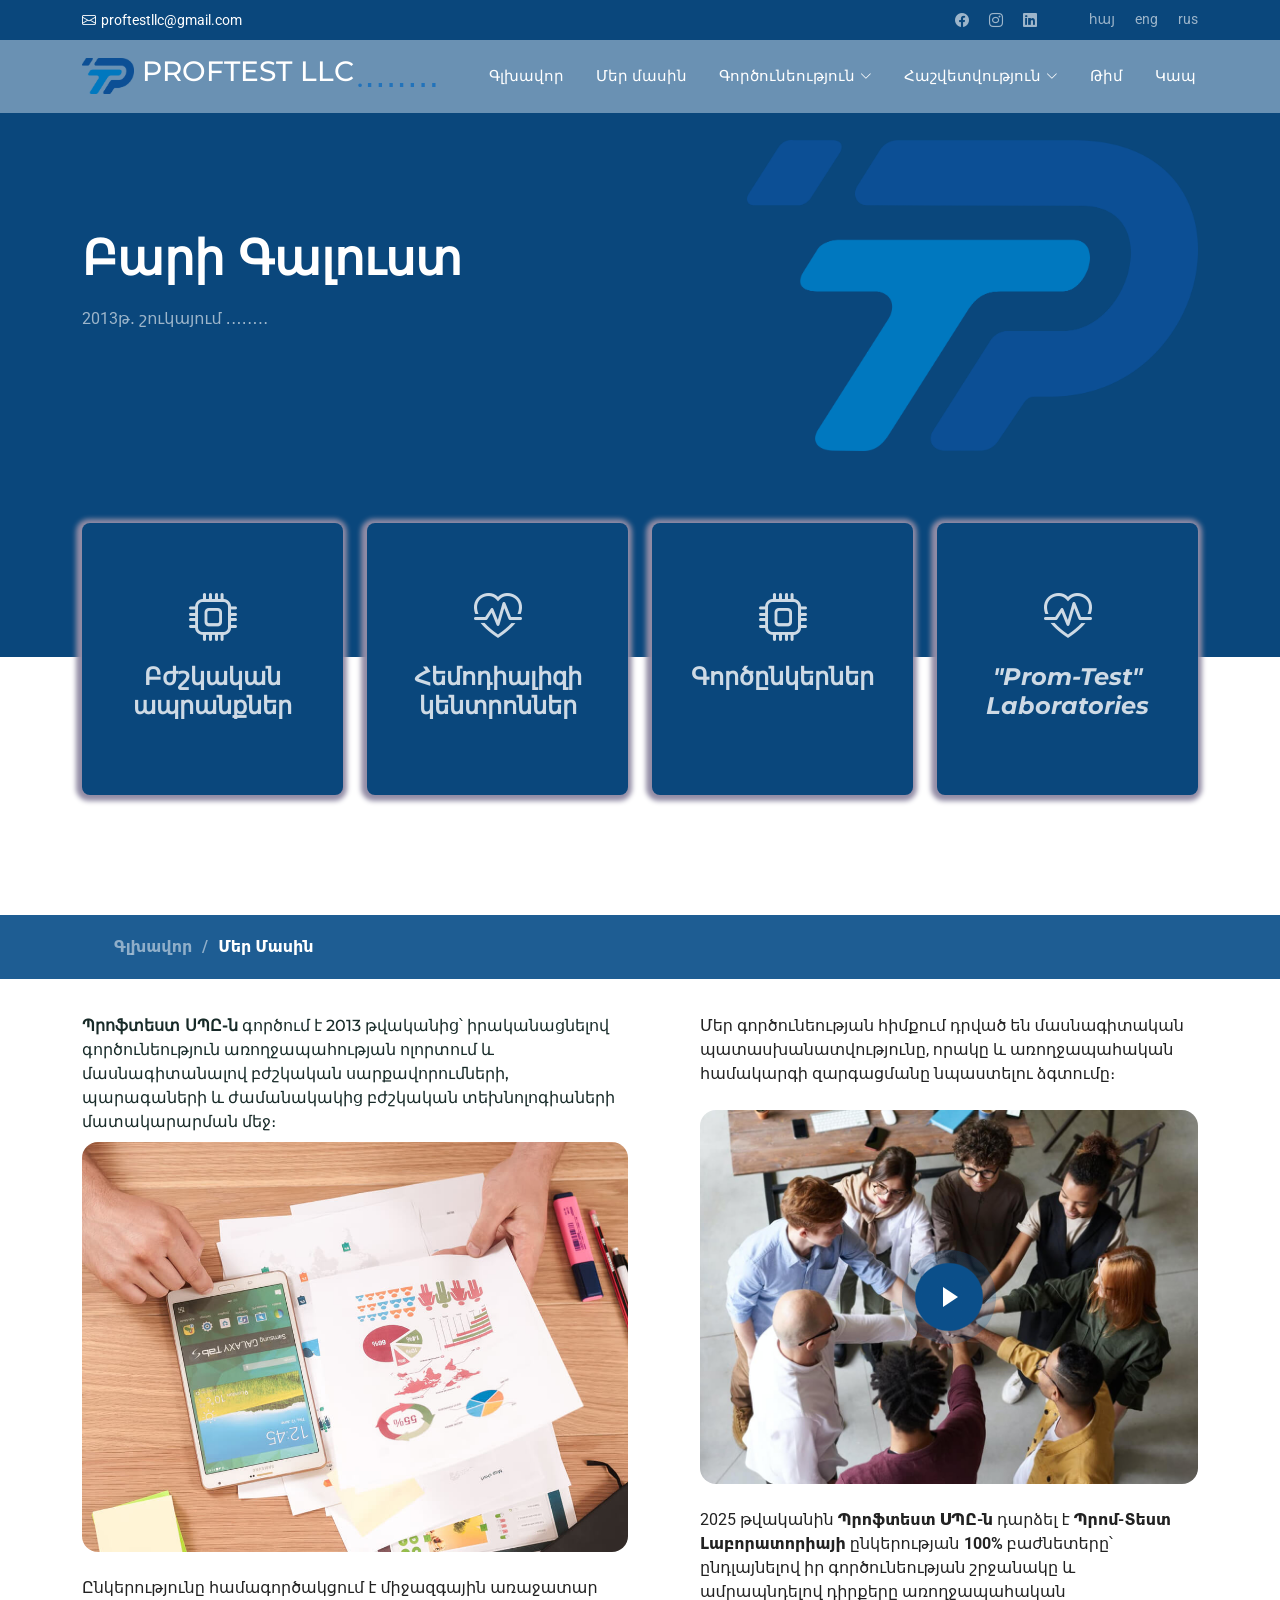
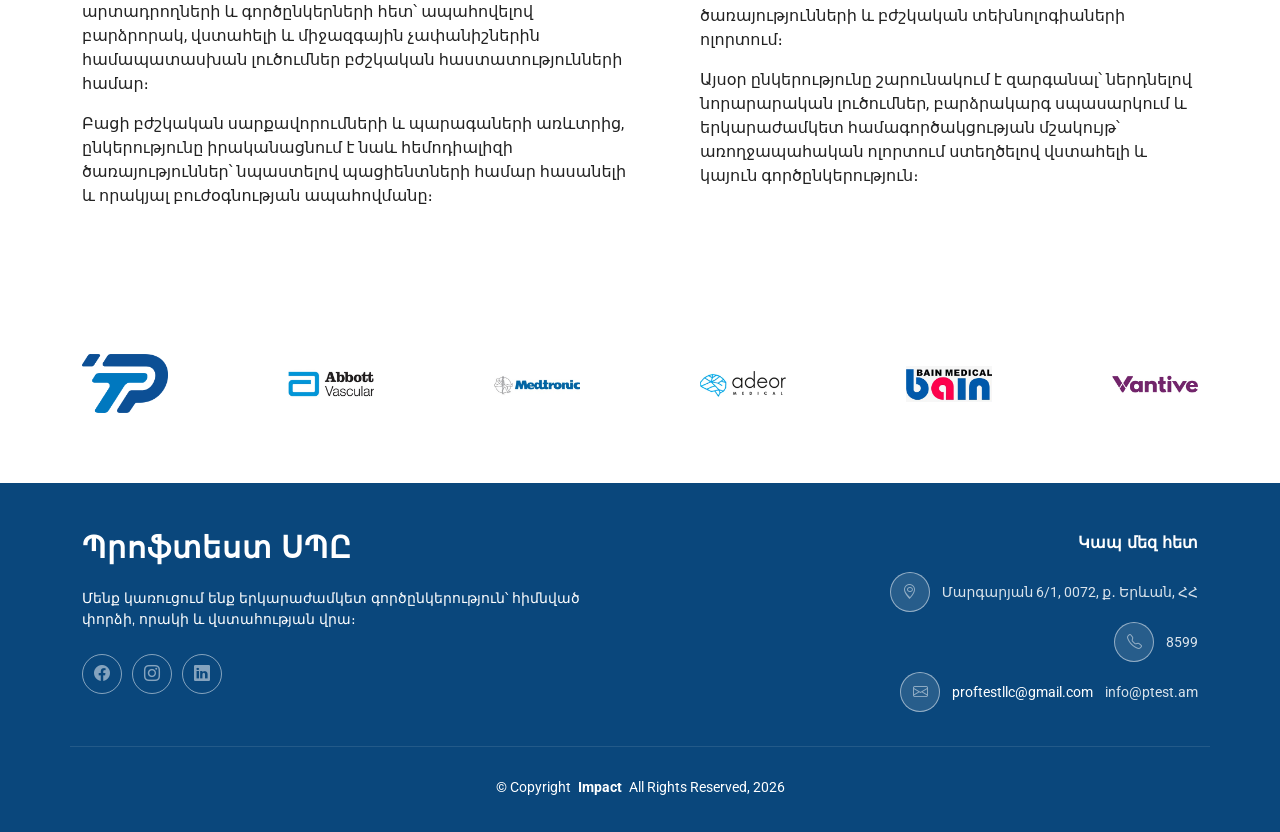
==== commit e66ed095: "new social links" ====
--- a/index.html
+++ b/index.html
@@ -63,26 +63,34 @@
               href="mailto:proftestllc@gmail.com">proftestllc@gmail.com</a></i>
           <!-- <i class="bi bi-phone d-flex align-items-center ms-4"><span>+374 95 595858</span></i> -->
         </div>
+
+
+
         <!-- //social links  -->
+
         <div class="social-links d-none d-md-flex align-items-center">
           <a href="https://www.facebook.com/proftestllc"><i class="bi bi-facebook"></i></a>
           <a href="https://www.instagram.com/proftestllc?igsh=NHp3cjE3NGZzOGVh" class="instagram"><i
               class="bi bi-instagram"></i></a>
-          <a href="https://www.linkedin.com/company/proftestllc/" class="linkedin"><i
-              class="bi bi-linkedin"></i></a>
+          <a href="https://www.linkedin.com/company/proftestllc/" class="linkedin"><i class="bi bi-linkedin"></i></a>
+
+
           <ul id="lang">
             <li><a href="index.html">հայ</a></li>
             <li><a href="eng.html">eng</a></li>
             <li><a href="ru.html">rus</a></li>
           </ul>
+
+
         </div>
       </div>
-    </div><!-- End Top Bar -->
+    </div>
+    <!-- End Top Bar -->
 
     <div class="branding d-flex align-items-cente">
       <div class="container position-relative d-flex align-items-center justify-content-between">
         <a href="index.html" class="logo d-flex align-items-center">
-          <!-- Uncomment the line below if you also wish to use an image logo -->
+
           <img src="assets/img/proftest_logo.png" alt="">
           <h3 class="sitename">PROFTEST LLC</h3>
           <span>.․․․․․․․</span>
@@ -98,14 +106,14 @@
                   class="bi bi-chevron-down toggle-dropdown"></i></a>
               <ul>
                 <li><a href="abbot.html">ԲԺշկական ապրանքներ</a></li>
-                <li><a href="dializ.html">Հեմոդիալիզի</a></li>
-                <li class="dropdown"><a href="#"><span>Բժշկական ծառայություններ՝</span> <i
+                <li><a href="dializ.html">Հեմոդիալիզի կենտրոններ</a></li>
+                <!-- <li class="dropdown"><a href="#"><span>Բժշկական ծառայություններ</span> <i
                       class="bi bi-chevron-down toggle-dropdown"></i></a>
                   <ul>
                     <li><a href="dializ.html">Հեմոդիալիզի</a></li>
                     <li><a href="dializ.html">Հեմոդիալիզի2</a></li>
                   </ul>
-                </li>
+                </li> -->
                 <li><a href="medical.html">Գործընկերներ</a></li>
                 <li><a href="promtest.html">"Prom-Test" Laboratories</a></li>
               </ul>
@@ -163,7 +171,7 @@
                 <h4 class="title">
                   <a href="abbot.html"
                     class="readmore stretched-link animate__animated animate__fadeInDown animate__delay-1s">
-                    ԲժՇԿԱԿԱՆ ԱՊՐԱՆՔՆԵՐ
+                    Բժշկական ապրանքներ
                   </a>
                 </h4>
               </div>
@@ -175,7 +183,7 @@
                 </div>
                 <h4 class="title">
                   <a href="dializ.html" class="stretched-link animate__animated animate__fadeInDown animate__delay-1s">
-                    Հեմոդիալիզի
+                    Հեմոդիալիզի կենտրոններ
                   </a>
                 </h4>
               </div>
@@ -188,7 +196,7 @@
                 <h4 class="title">
                   <a href="medical.html"
                     class="readmore stretched-link animate__animated animate__fadeInDown animate__delay-1s">
-                    ԳՈՐԾԸՆԿԵՐՆԵՐ
+                    Գործընկերներ
                   </a>
                 </h4>
               </div>
@@ -894,9 +902,18 @@
           </a>
           <p>Մենք կառուցում ենք երկարաժամկետ գործընկերություն՝ հիմնված փորձի, որակի և վստահության վրա։</p>
           <div class="social-links d-flex mt-4">
-            <a href="https://www.facebook.com/proftestllc"><i class="bi bi-facebook"></i></a>
-            <a href="https://www.instagram.com/proftestllc?igsh=NHp3cjE3NGZzOGVh"><i class="bi bi-instagram"></i></a>
-            <a href="https://www.linkedin.com/company/proftestllc/"><i class="bi bi-linkedin"></i></a>
+            <a href="https://www.facebook.com/proftestllc" target="_blank" rel="noopener noreferrer">
+              <i class="bi bi-facebook"></i>
+            </a>
+
+            <a href="https://www.instagram.com/proftestllc?igsh=NHp3cjE3NGZzOGVh" target="_blank"
+              rel="noopener noreferrer">
+              <i class="bi bi-instagram"></i>
+            </a>
+
+            <a href="https://www.linkedin.com/company/proftestllc/" target="_blank" rel="noopener noreferrer">
+              <i class="bi bi-linkedin"></i>
+            </a>
           </div>
         </div>
         <!-- Правая колонка -->
--- a/assets/css/main.css
+++ b/assets/css/main.css
@@ -334,9 +334,7 @@
 
 /* hover эффект */
 .footer-contact .contact-line:hover .icon-circle {
-  color: var(--default-color);
-  border-color: var(--default-color);
-  transform: scale(1.1);
+  c
 }
 
 .footer-contact .contact-line:hover span:last-child {
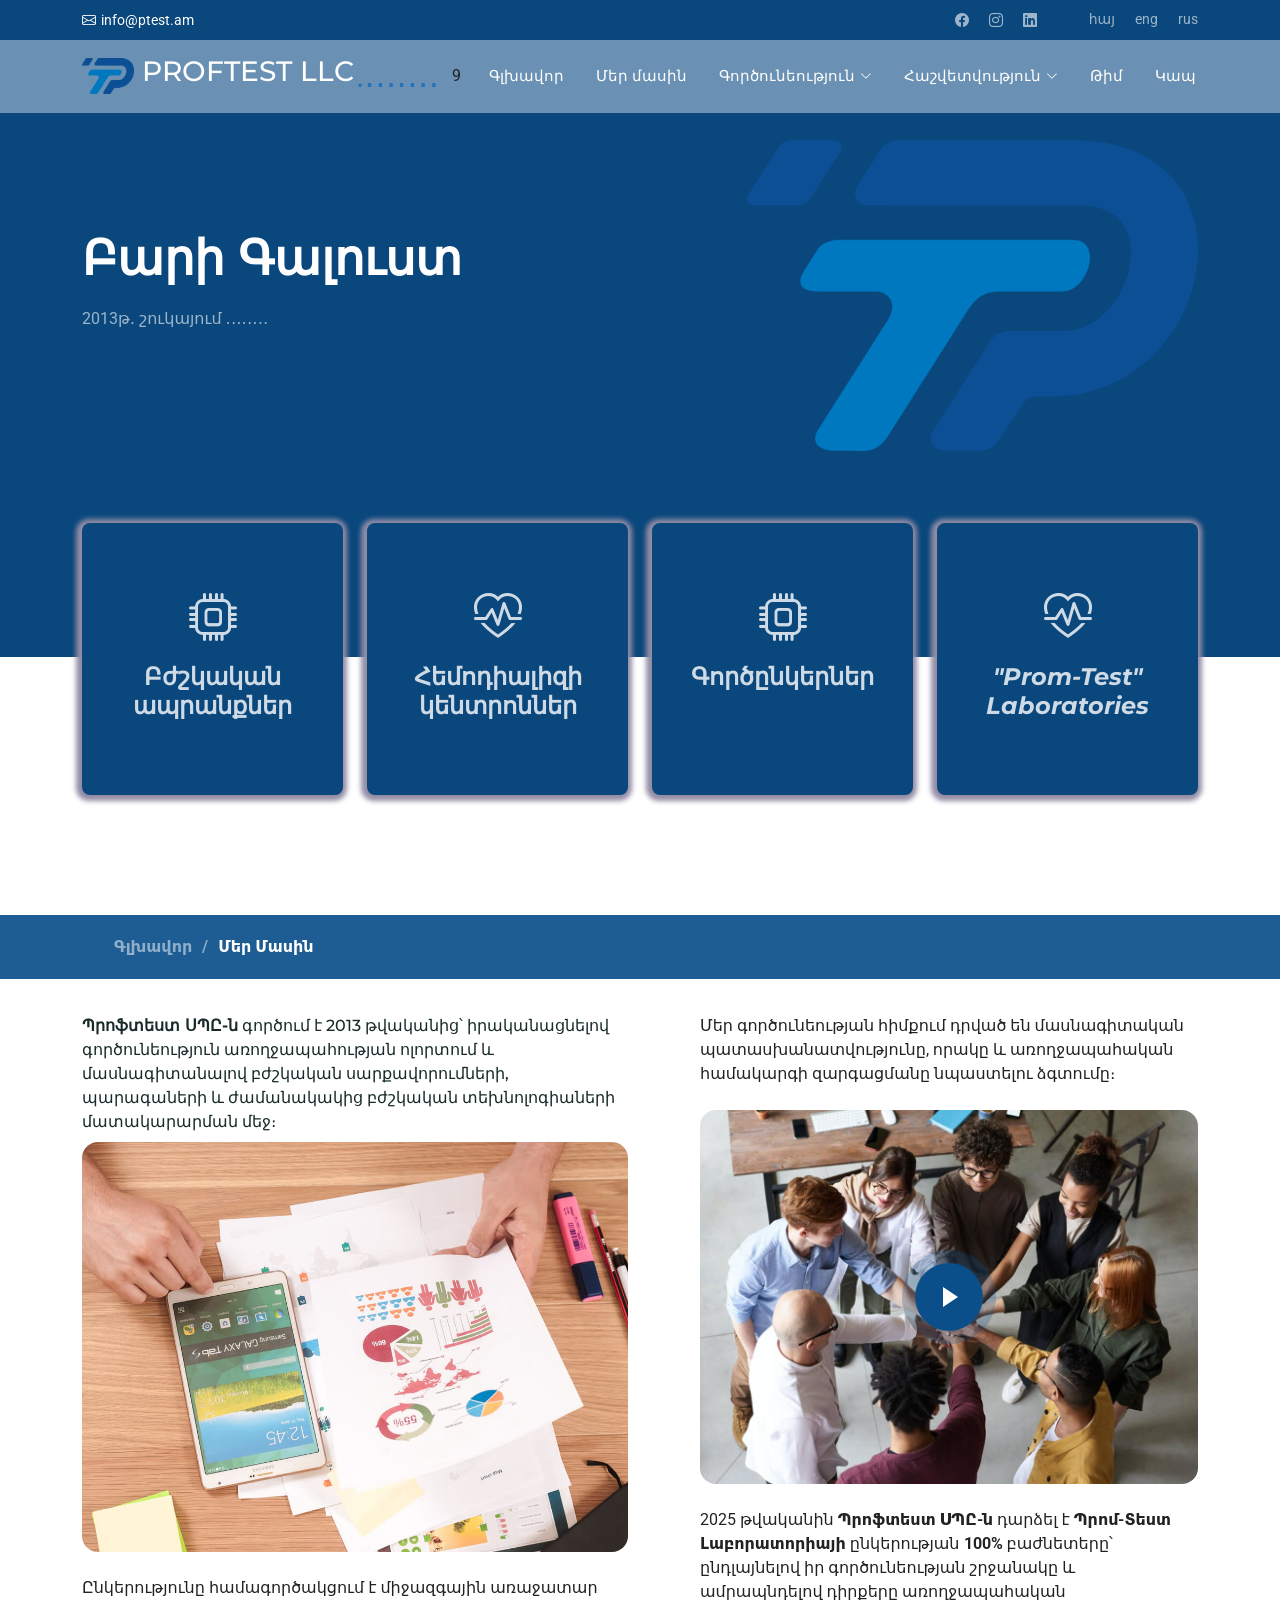
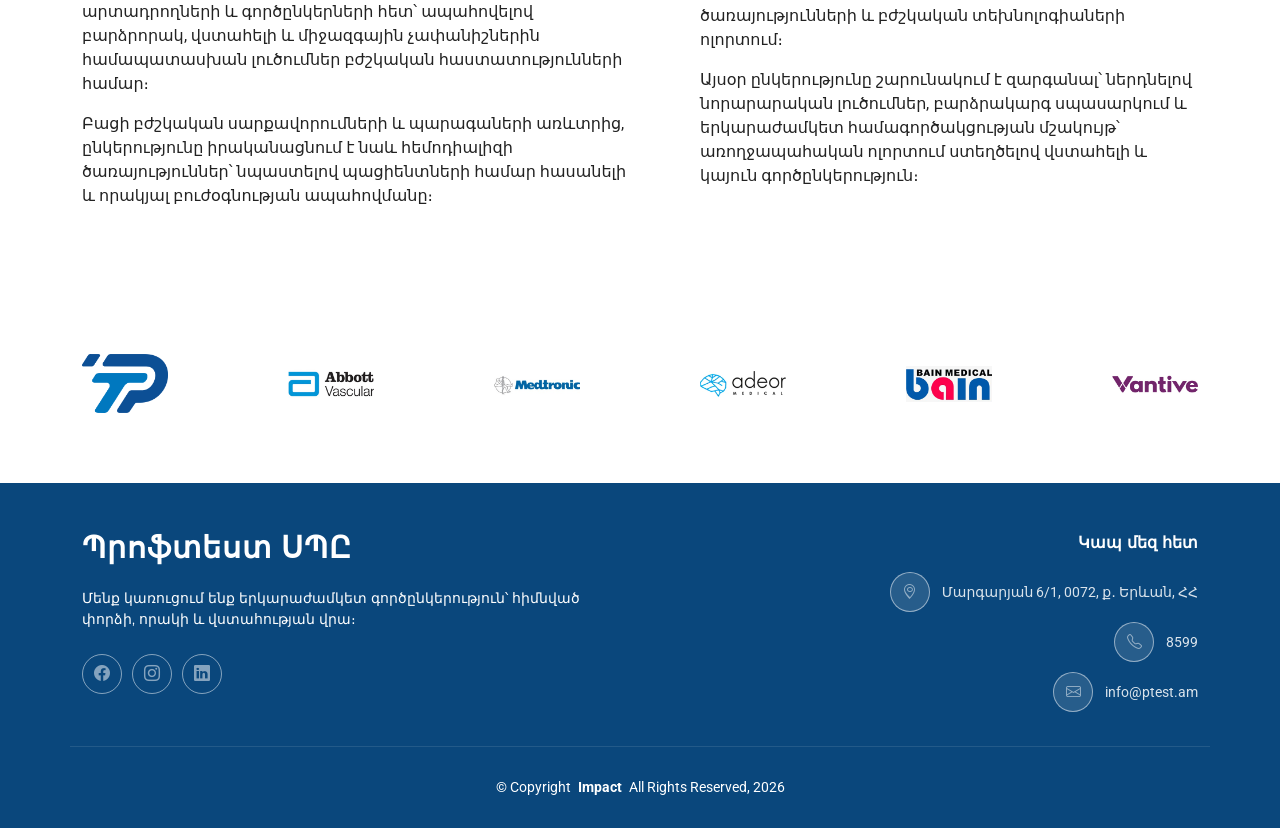
==== commit 1f642285: "new phone" ====
--- a/index.html
+++ b/index.html
@@ -8,10 +8,6 @@
   <meta name="description" content="">
   <meta name="keywords" content="">
 
-  <!-- Favicons -->
-  <!-- <link href="assets/img/Proftest LOGO.png" rel="icon">
-  <link href="assets/img/Proftest LOGO.png" rel="apple-touch-icon"> -->
-
   <link rel="icon" type="image/png" href="assets/img/proftest_logo.png" sizes="96x96" />
   <link rel="icon" type="image/svg+xml" href="assets/img/proftest_logo.png" />
   <link rel="shortcut icon" href="assets/img/proftest_logo.png" />
@@ -29,9 +25,6 @@
   <link rel="stylesheet" href="https://cdnjs.cloudflare.com/ajax/libs/animate.css/4.1.1/animate.min.css" />
 
 
-
-
-
   <!-- Vendor CSS Files -->
   <link href="assets/vendor/bootstrap/css/bootstrap.min.css" rel="stylesheet">
   <link href="assets/vendor/bootstrap-icons/bootstrap-icons.css" rel="stylesheet">
@@ -43,13 +36,6 @@
   <!-- Main CSS File -->
   <link href="assets/css/main.css" rel="stylesheet">
 
-  <!-- =======================================================
-  * Template Name: Impact
-  * Template URL: https://bootstrapmade.com/impact-bootstrap-business-website-template/
-  * Updated: Aug 07 2024 with Bootstrap v5.3.3
-  * Author: BootstrapMade.com
-  * License: https://bootstrapmade.com/license/
-  ======================================================== -->
 </head>
 
 <body class="index-page">
@@ -60,8 +46,8 @@
       <div class="container d-flex justify-content-center justify-content-md-between">
         <div class="contact-info d-flex align-items-center">
           <i class="bi bi-envelope d-flex align-items-center"><a
-              href="mailto:proftestllc@gmail.com">proftestllc@gmail.com</a></i>
-          <!-- <i class="bi bi-phone d-flex align-items-center ms-4"><span>+374 95 595858</span></i> -->
+              href="mailto:proftestllc@gmail.com">info@ptest.am</a></i>
+          <!-- <i class="bi bi-phone d-flex align-items-center ms-4"><span>8599</span></i> -->
         </div>
 
 
@@ -74,14 +60,12 @@
               class="bi bi-instagram"></i></a>
           <a href="https://www.linkedin.com/company/proftestllc/" class="linkedin"><i class="bi bi-linkedin"></i></a>
 
-
           <ul id="lang">
             <li><a href="index.html">հայ</a></li>
             <li><a href="eng.html">eng</a></li>
             <li><a href="ru.html">rus</a></li>
           </ul>
 
-
         </div>
       </div>
     </div>
@@ -94,7 +78,7 @@
           <img src="assets/img/proftest_logo.png" alt="">
           <h3 class="sitename">PROFTEST LLC</h3>
           <span>.․․․․․․․</span>
-        </a>
+        </a>9
 
         <nav id="navmenu" class="navmenu">
           <ul>
@@ -105,7 +89,7 @@
             <li class="dropdown"><a href="#"><span>Գործունեություն</span> <i
                   class="bi bi-chevron-down toggle-dropdown"></i></a>
               <ul>
-                <li><a href="abbot.html">ԲԺշկական ապրանքներ</a></li>
+                <li><a href="abbot.html">Բժշկական ապրանքներ</a></li>
                 <li><a href="dializ.html">Հեմոդիալիզի կենտրոններ</a></li>
                 <!-- <li class="dropdown"><a href="#"><span>Բժշկական ծառայություններ</span> <i
                       class="bi bi-chevron-down toggle-dropdown"></i></a>
@@ -347,102 +331,7 @@
     </section><!-- /Clients Section -->
 
 
-    <!-- <section id="services" class="services section"> -->
-
-    <!-- Section Title -->
-
-    <!-- <div class="container section-title" data-aos="fade-up">
-        <h2>Մեր ծառայությունները</h2>
-        <p>ինֆո</p>
-      </div> -->
-    <!-- End Section Title -->
-
-    <!-- <div class="container">
-        <div class="row gy-4">
-          <div class="col-lg-4 col-md-6" data-aos="fade-up" data-aos-delay="100">
-            <div class="service-item  position-relative">
-              <div class="icon">
-                <i class="bi bi-activity"></i>
-              </div>
-              <h3>Ստենդ</h3>
-              <p>Ստենդերի մասին</p>
-              <a href="service-details.html" class="readmore stretched-link">Read more <i
-                  class="bi bi-arrow-right"></i></a>
-            </div>
-          </div> -->
-    <!-- End Service Item -->
-    <!-- <div class="col-lg-4 col-md-6" data-aos="fade-up" data-aos-delay="200">
-            <div class="service-item position-relative">
-              <div class="icon">
-                <i class="bi bi-broadcast"></i>
-              </div>
-              <h3>Դիալիզ</h3>
-              <p>Դիալիզի մասին</p>
-              <a href="service-details.html" class="readmore stretched-link">Read more <i
-                  class="bi bi-arrow-right"></i></a>
-            </div>
-          </div> -->
-    <!-- End Service Item -->
-
-    <!-- <div class="col-lg-4 col-md-6" data-aos="fade-up" data-aos-delay="300">
-            <div class="service-item position-relative">
-              <div class="icon">
-                <i class="bi bi-easel"></i>
-              </div>
-              <h3>թազա ինֆո</h3>
-              <p>Ինֆոյա պետք </p>
-              <a href="service-details.html" class="readmore stretched-link">Read more <i
-                  class="bi bi-arrow-right"></i></a>
-            </div>
-          </div> -->
-    <!-- End Service Item -->
-    <!-- 
-          <div class="col-lg-4 col-md-6" data-aos="fade-up" data-aos-delay="400">
-            <div class="service-item position-relative">
-              <div class="icon">
-                <i class="bi bi-bounding-box-circles"></i>
-              </div>
-              <h3>էլի ծառայություն</h3>
-              <p>էլի ինֆո</p>
-              <a href="service-details.html" class="readmore stretched-link">Read more <i
-                  class="bi bi-arrow-right"></i></a>
-            </div>
-          </div> -->
-    <!-- End Service Item -->
-    <!-- 
-          <div class="col-lg-4 col-md-6" data-aos="fade-up" data-aos-delay="500">
-            <div class="service-item position-relative">
-              <div class="icon">
-                <i class="bi bi-calendar4-week"></i>
-              </div>
-              <h3>Velit Doloremque</h3>
-              <p>Cumque et suscipit saepe. Est maiores autem enim facilis ut aut ipsam corporis aut. Sed animi at autem
-                alias eius labore.</p>
-              <a href="service-details.html" class="readmore stretched-link">Read more <i
-                  class="bi bi-arrow-right"></i></a>
-            </div>
-          </div>
-          <!-End Service Item -->
-
-    <!-- <div class="col-lg-4 col-md-6" data-aos="fade-up" data-aos-delay="600">
-            <div class="service-item position-relative">
-              <div class="icon">
-                <i class="bi bi-chat-square-text"></i>
-              </div>
-              <h3>Dolori Architecto</h3>
-              <p>Hic molestias ea quibusdam eos. Fugiat enim doloremque aut neque non et debitis iure. Corrupti
-                recusandae ducimus enim.</p>
-              <a href="service-details.html" class="readmore stretched-link">Read more <i
-                  class="bi bi-arrow-right"></i></a>
-            </div>
-          </div>  -->
-
-    <!-- End Service Item -->
-    <!-- 
-        </div>
-      </div>
-
-    </section> -->
+
 
 
 
@@ -625,81 +514,7 @@
     </section> -->
     <!-- /Portfolio Section -->
 
-    <!-- Team Section -->
-    <!-- <section id="team" class="team section"> -->
-
-    <!-- Section Title -->
-    <!-- <div class="container section-title" data-aos="fade-up">
-        <h2>Թիմ</h2>
-        <p>new tex new text new text</p> -->
-    <!-- </div> -->
-    <!-- End Section Title -->
-
-    <!-- <div class="container">
-
-        <div class="row gy-4">
-
-          <div class="col-xl-3 col-md-6 d-flex" data-aos="fade-up" data-aos-delay="100">
-            <div class="member">
-              <img src="assets/img/team/team-1.jpg" class="img-fluid" alt="">
-              <h4>Walter White</h4>
-              <span>Web Development</span>
-              <div class="social">
-                <a href=""><i class="bi bi-twitter-x"></i></a>
-                <a href=""><i class="bi bi-facebook"></i></a>
-                <a href=""><i class="bi bi-instagram"></i></a>
-                <a href=""><i class="bi bi-linkedin"></i></a>
-              </div>
-            </div> -->
-    <!-- </div>End Team Member -->
-
-    <!-- <div class="col-xl-3 col-md-6 d-flex" data-aos="fade-up" data-aos-delay="200">
-            <div class="member">
-              <img src="assets/img/team/team-2.jpg" class="img-fluid" alt="">
-              <h4>Sarah Jhinson</h4>
-              <span>Marketing</span>
-              <div class="social">
-                <a href=""><i class="bi bi-twitter-x"></i></a>
-                <a href=""><i class="bi bi-facebook"></i></a>
-                <a href=""><i class="bi bi-instagram"></i></a>
-                <a href=""><i class="bi bi-linkedin"></i></a>
-              </div>
-            </div>
-          </div>End Team Member -->
-
-    <!-- <div class="col-xl-3 col-md-6 d-flex" data-aos="fade-up" data-aos-delay="300">
-            <div class="member">
-              <img src="assets/img/team/team-3.jpg" class="img-fluid" alt="">
-              <h4>William Anderson</h4>
-              <span>Content</span>
-              <div class="social">
-                <a href=""><i class="bi bi-twitter-x"></i></a>
-                <a href=""><i class="bi bi-facebook"></i></a>
-                <a href=""><i class="bi bi-instagram"></i></a>
-                <a href=""><i class="bi bi-linkedin"></i></a>
-              </div>
-            </div>
-          </div> -->
-    <!-- End Team Member -->
-
-    <!-- <div class="col-xl-3 col-md-6 d-flex" data-aos="fade-up" data-aos-delay="400">
-            <div class="member">
-              <img src="assets/img/team/team-4.jpg" class="img-fluid" alt="">
-              <h4>Amanda Jepson</h4>
-              <span>Accountant</span>
-              <div class="social">
-                <a href=""><i class="bi bi-twitter-x"></i></a>
-                <a href=""><i class="bi bi-facebook"></i></a>
-                <a href=""><i class="bi bi-instagram"></i></a>
-                <a href=""><i class="bi bi-linkedin"></i></a>
-              </div>
-            </div>
-          </div> -->
-    <!-- End Team Member -->
-    <!-- </div>
-      </div>
-    </section> -->
-    <!-- /Team Section -->
+
 
 
 
@@ -939,7 +754,7 @@
             <span class="icon-circle">
               <i class="bi bi-envelope"></i>
             </span>
-            <span>proftestllc@gmail.com</span>
+
             <span>info@ptest.am</span>
           </div>
 
@@ -957,12 +772,7 @@
     <div class="container copyright text-center mt-4">
       <p>© <span>Copyright</span> <strong class="px-1 sitename">Impact</strong> <span>All Rights Reserved, 2026</span>
       </p>
-      <div class="credits">
-        <!-- All the links in the footer should remain intact. -->
-        <!-- You can delete the links only if you've purchased the pro version. -->
-        <!-- Licensing information: https://bootstrapmade.com/license/ -->
-        <!-- Purchase the pro version with working PHP/AJAX contact form: [buy-url] -->
-      </div>
+
     </div>
 
   </footer>
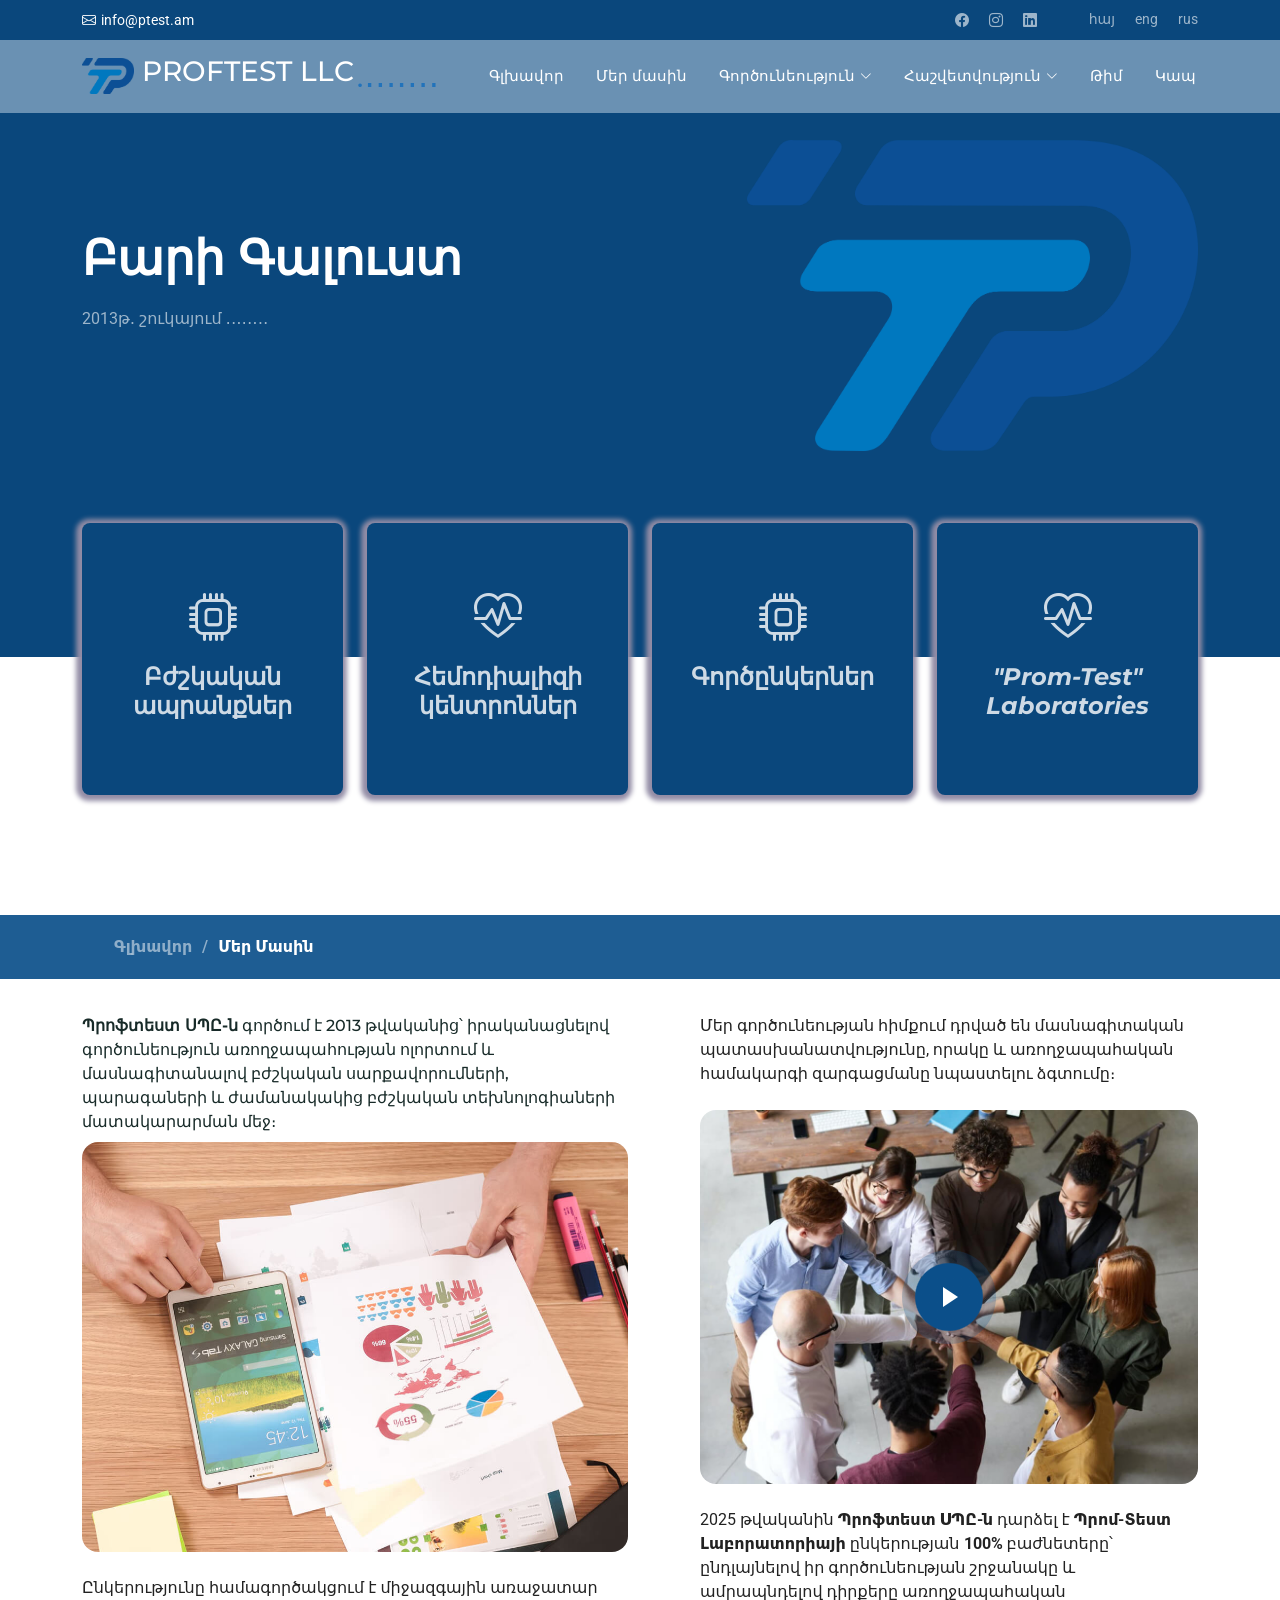
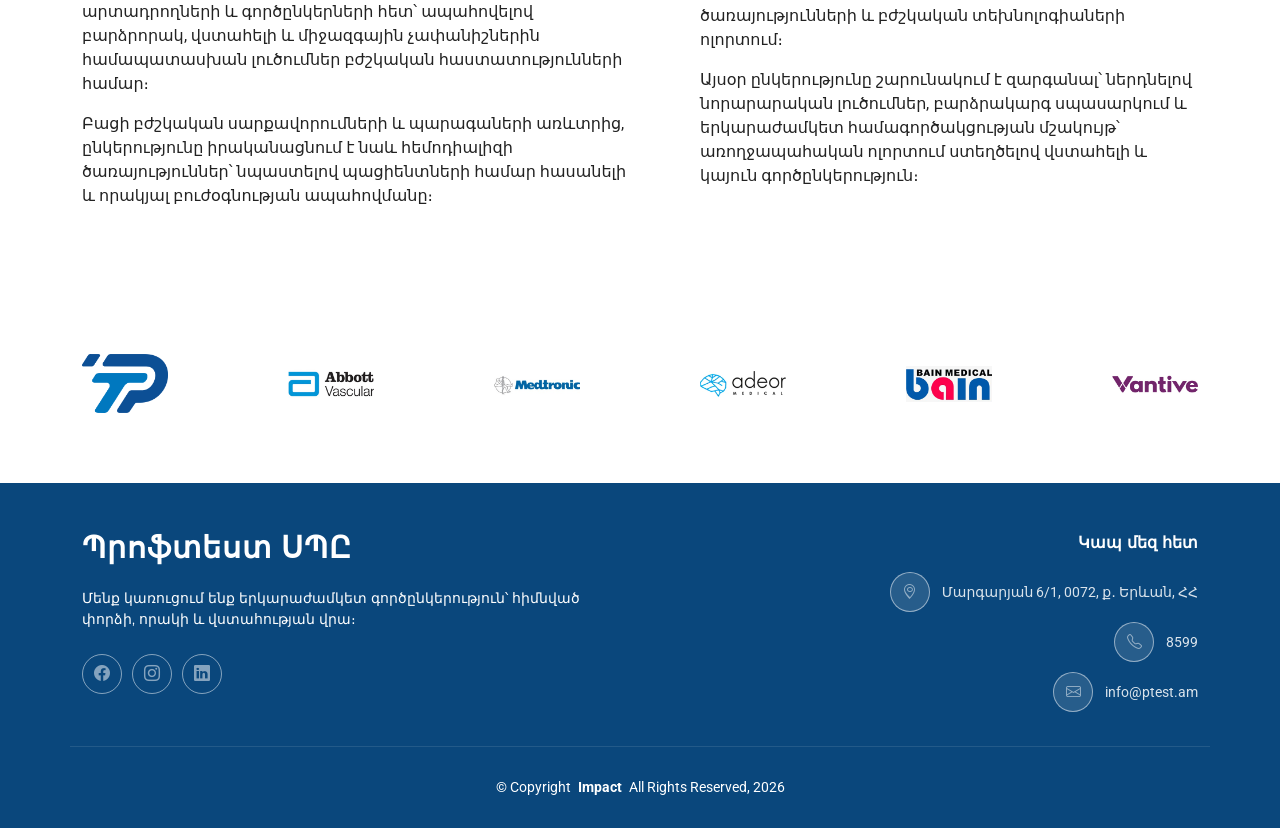
==== commit 7e08a968: "9" ====
--- a/index.html
+++ b/index.html
@@ -78,7 +78,7 @@
           <img src="assets/img/proftest_logo.png" alt="">
           <h3 class="sitename">PROFTEST LLC</h3>
           <span>.․․․․․․․</span>
-        </a>9
+        </a>
 
         <nav id="navmenu" class="navmenu">
           <ul>
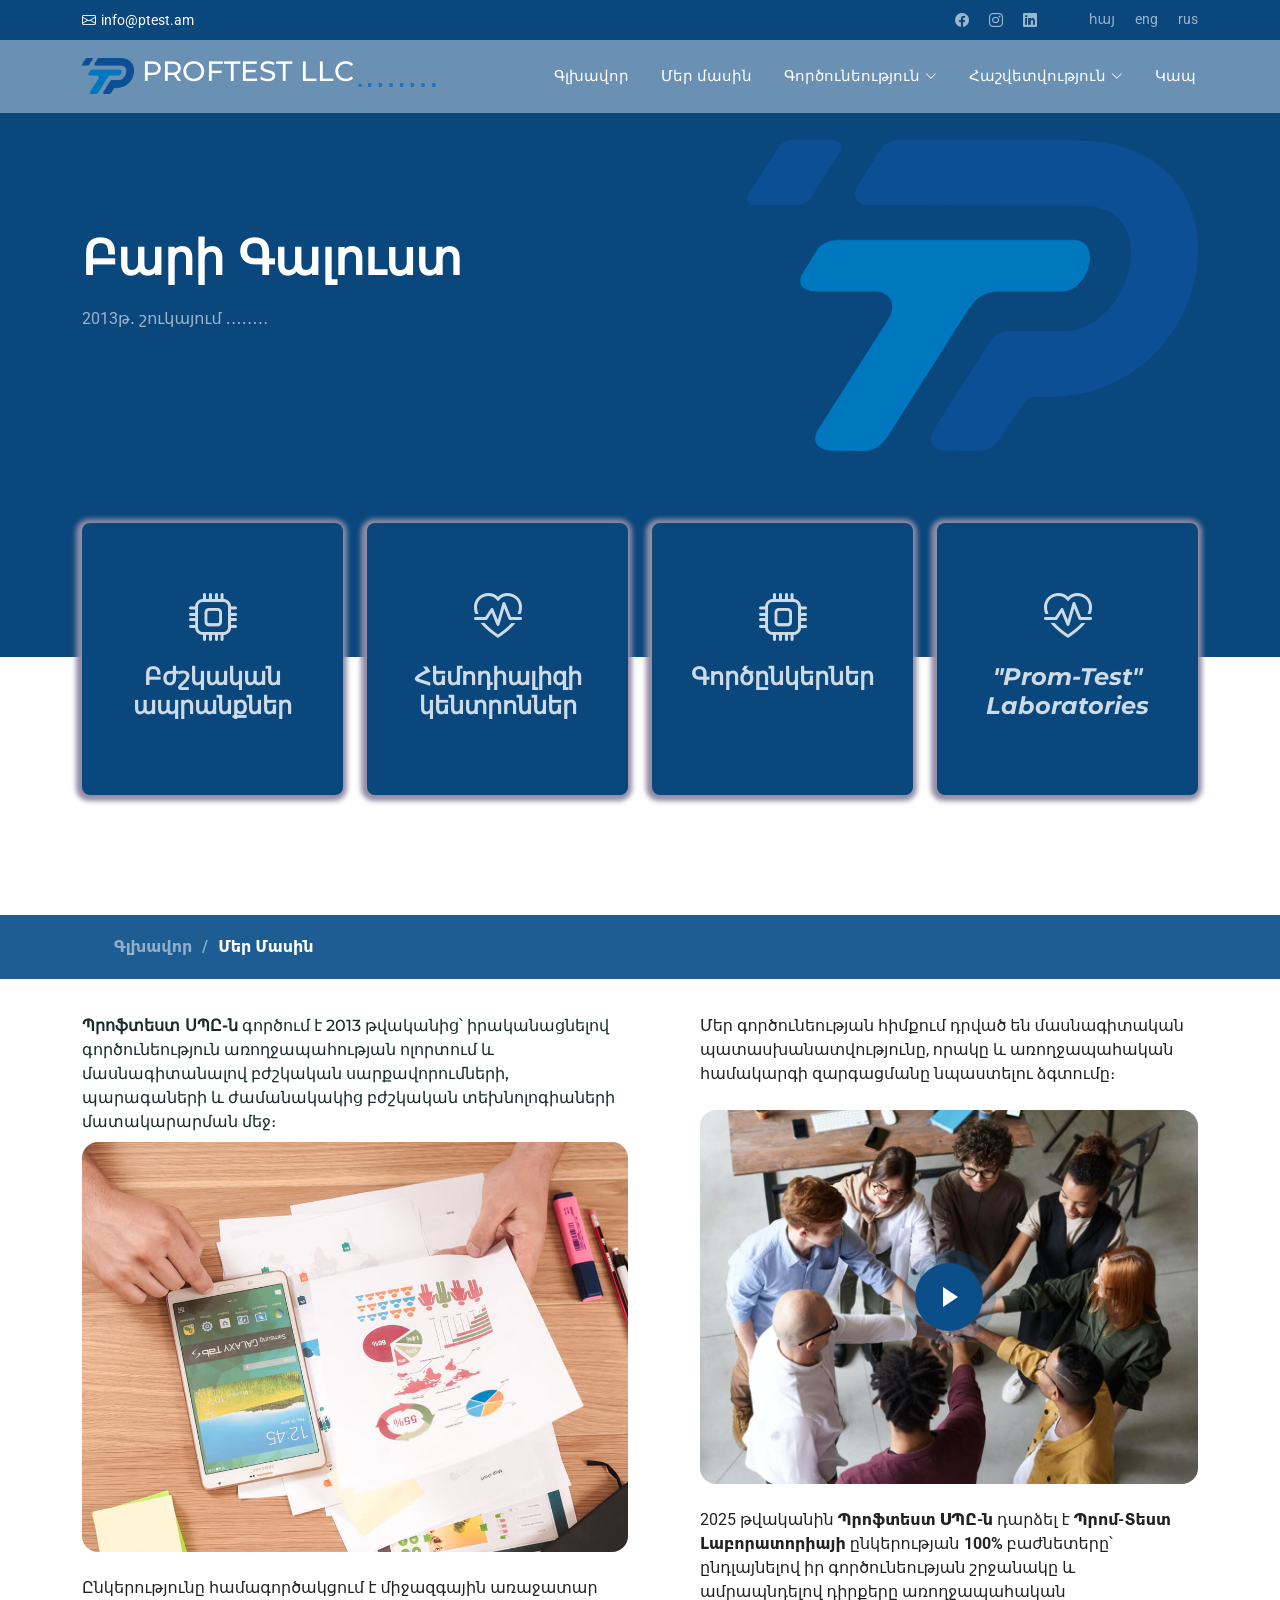
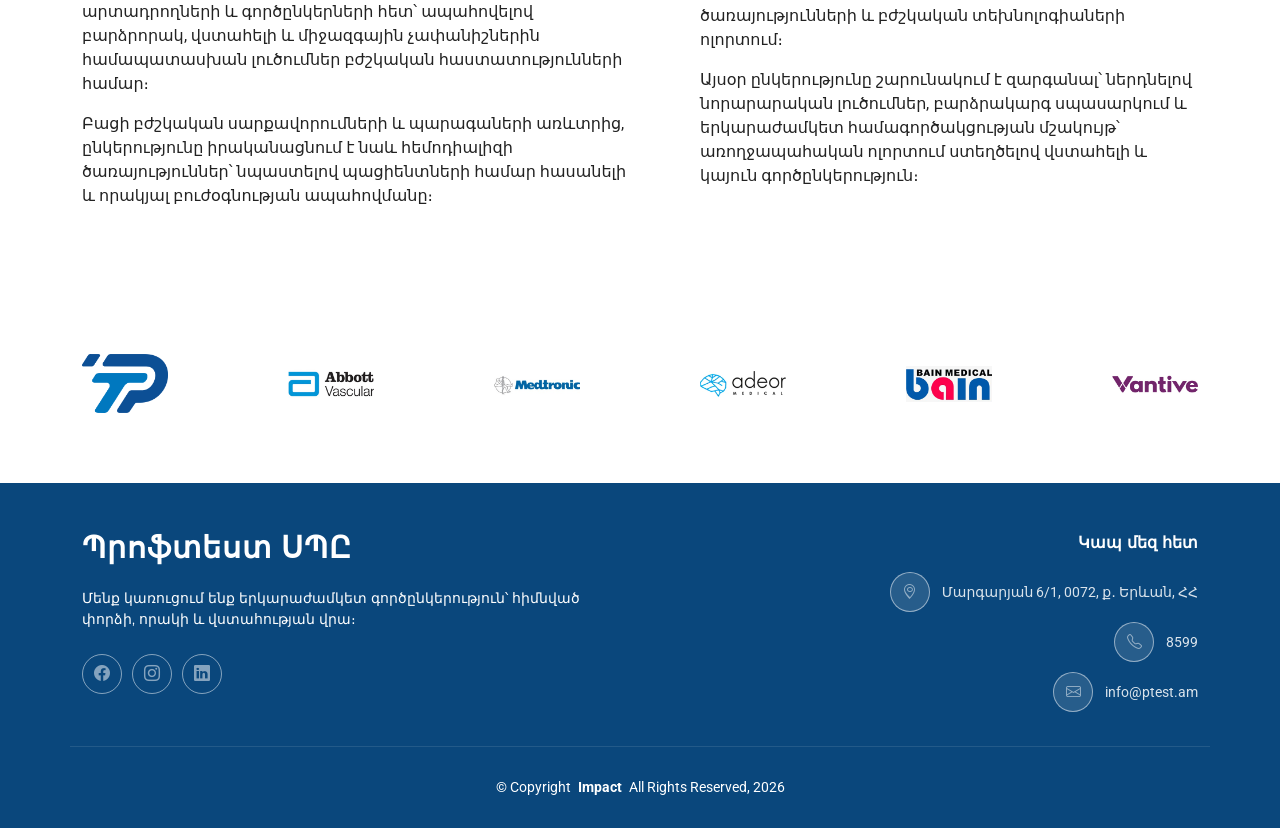
==== commit c2a25a6f: "without team" ====
--- a/index.html
+++ b/index.html
@@ -111,7 +111,7 @@
 
               </ul>
             </li>
-            <li><a href="team.html">Թիմ</a></li>
+            <!-- <li><a href="team.html">Թիմ</a></li> -->
             <li><a href="contact.html">Կապ</a></li>
           </ul>
 
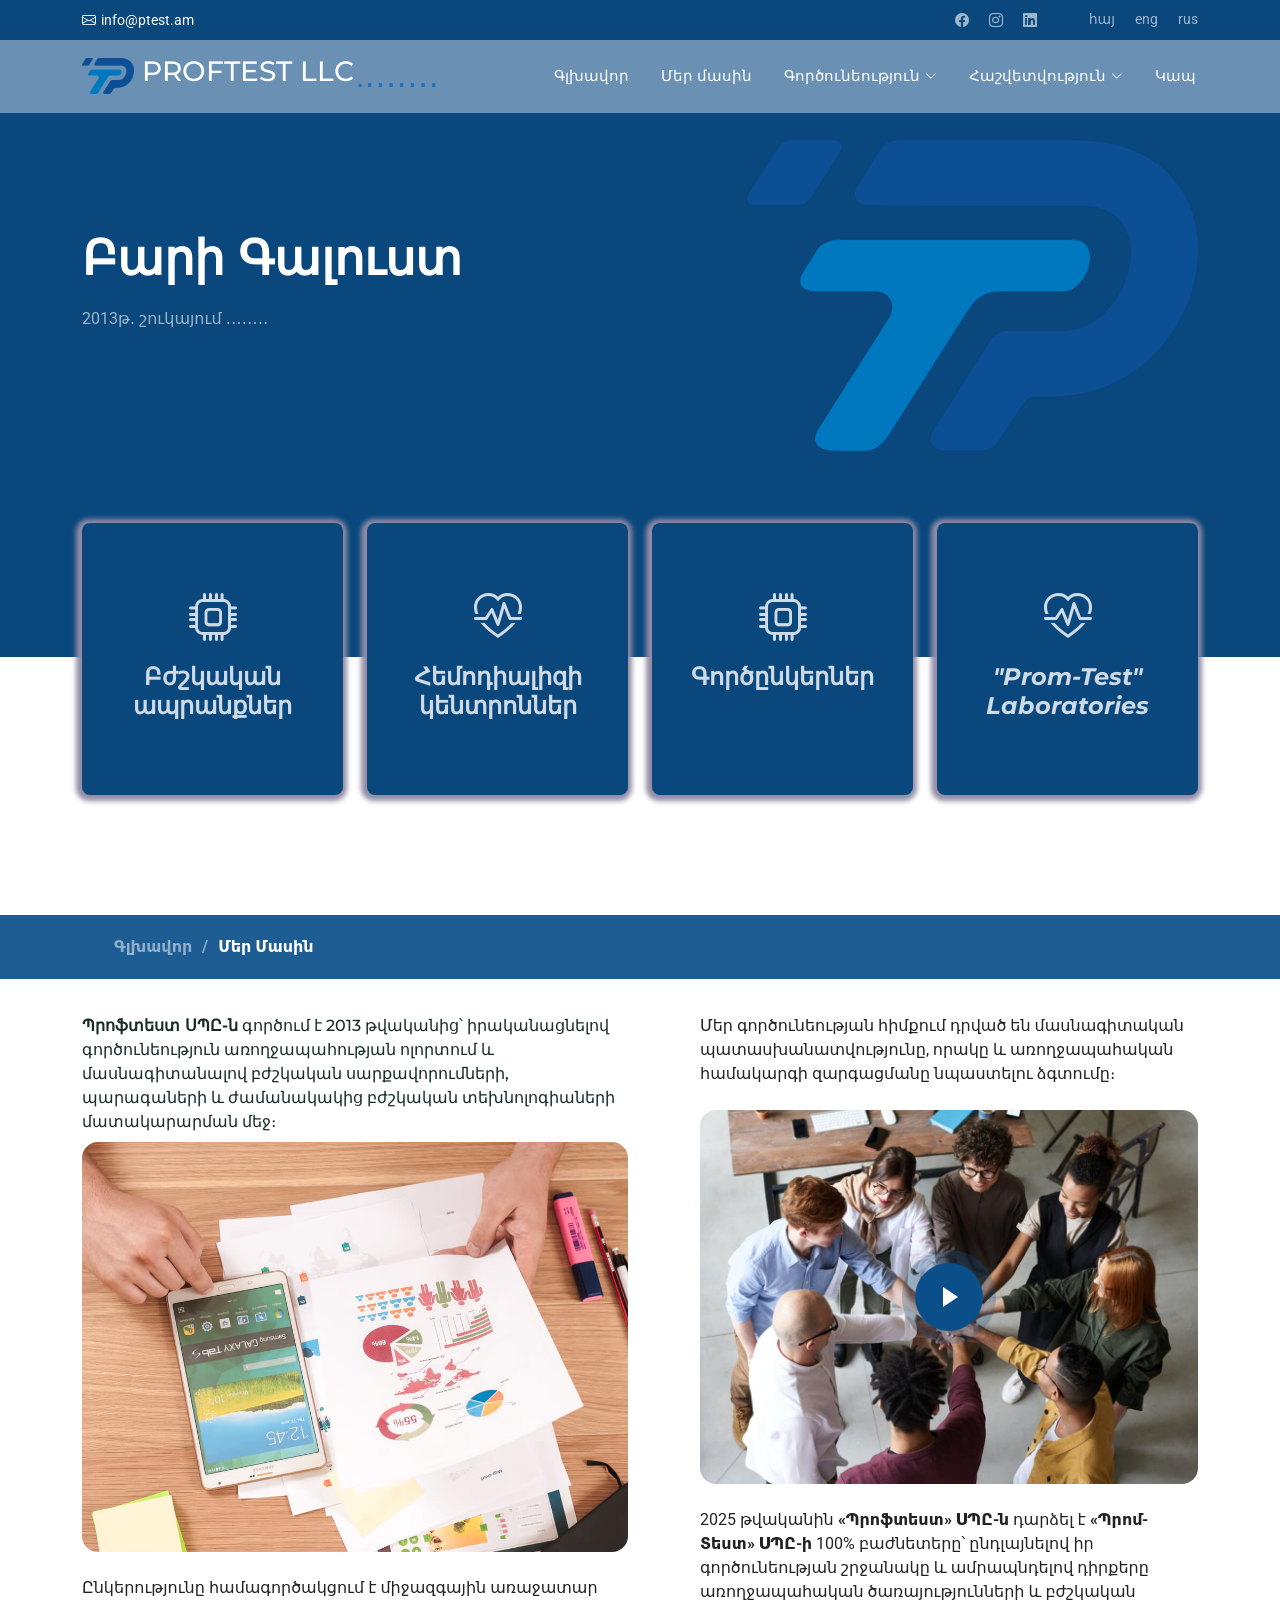
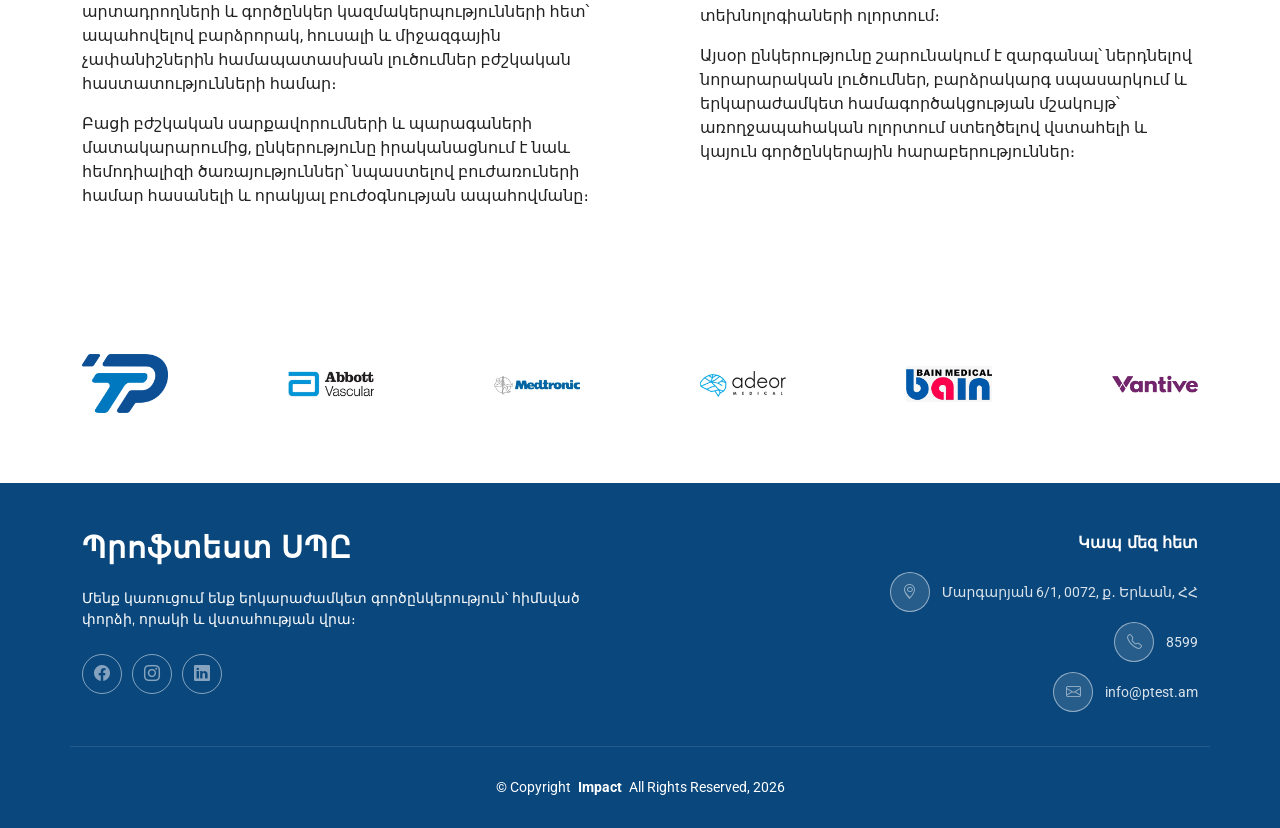
==== commit b301f3fa: "new text correct" ====
--- a/index.html
+++ b/index.html
@@ -230,10 +230,11 @@
               մեջ։ </h6>
             <img src="assets/img/about.jpg" class="img-fluid rounded-4 mb-4" alt="">
             <p>Ընկերությունը
-              համագործակցում է միջազգային առաջատար արտադրողների և գործընկերների հետ՝ ապահովելով բարձրորակ, վստահելի և
+              համագործակցում է միջազգային առաջատար արտադրողների և գործընկեր կազմակերպությունների հետ՝ ապահովելով
+              բարձրորակ, հուսալի և
               միջազգային չափանիշներին համապատասխան լուծումներ բժշկական հաստատությունների համար։</p>
-            <p>Բացի բժշկական սարքավորումների և պարագաների առևտրից, ընկերությունը իրականացնում է նաև հեմոդիալիզի
-              ծառայություններ՝ նպաստելով պացիենտների համար հասանելի և որակյալ բուժօգնության ապահովմանը։</p>
+            <p>Բացի բժշկական սարքավորումների և պարագաների մատակարարումից, ընկերությունը իրականացնում է նաև հեմոդիալիզի
+              ծառայություններ՝ նպաստելով բուժառուների համար հասանելի և որակյալ բուժօգնության ապահովմանը։</p>
           </div>
           <div class="col-lg-6" data-aos="fade-up" data-aos-delay="250">
             <div class="content ps-0 ps-lg-5">
@@ -249,14 +250,14 @@
 
               </div>
               <div class="position-relative mt-4">
-                <p>2025 թվականին <b>Պրոֆտեստ ՍՊԸ-ն</b> դարձել է <b>Պրոմ-Տեստ Լաբորատորիայի </b>ընկերության <b>100%
-                  </b>բաժնետերը՝ ընդլայնելով իր
+                <p>2025 թվականին <b>«Պրոֆտեստ» ՍՊԸ-ն</b> դարձել է <b>«Պրոմ-Տեստ» ՍՊԸ-ի</b> 100% բաժնետերը՝ ընդլայնելով
+                  իր
                   գործունեության շրջանակը և ամրապնդելով դիրքերը առողջապահական ծառայությունների և բժշկական տեխնոլոգիաների
                   ոլորտում։</p>
 
                 <p>Այսօր ընկերությունը շարունակում է զարգանալ՝ ներդնելով նորարարական լուծումներ, բարձրակարգ սպասարկում և
                   երկարաժամկետ համագործակցության մշակույթ՝ առողջապահական ոլորտում ստեղծելով վստահելի և կայուն
-                  գործընկերություն։</p>
+                  գործընկերային հարաբերություններ։</p>
               </div>
             </div>
           </div>
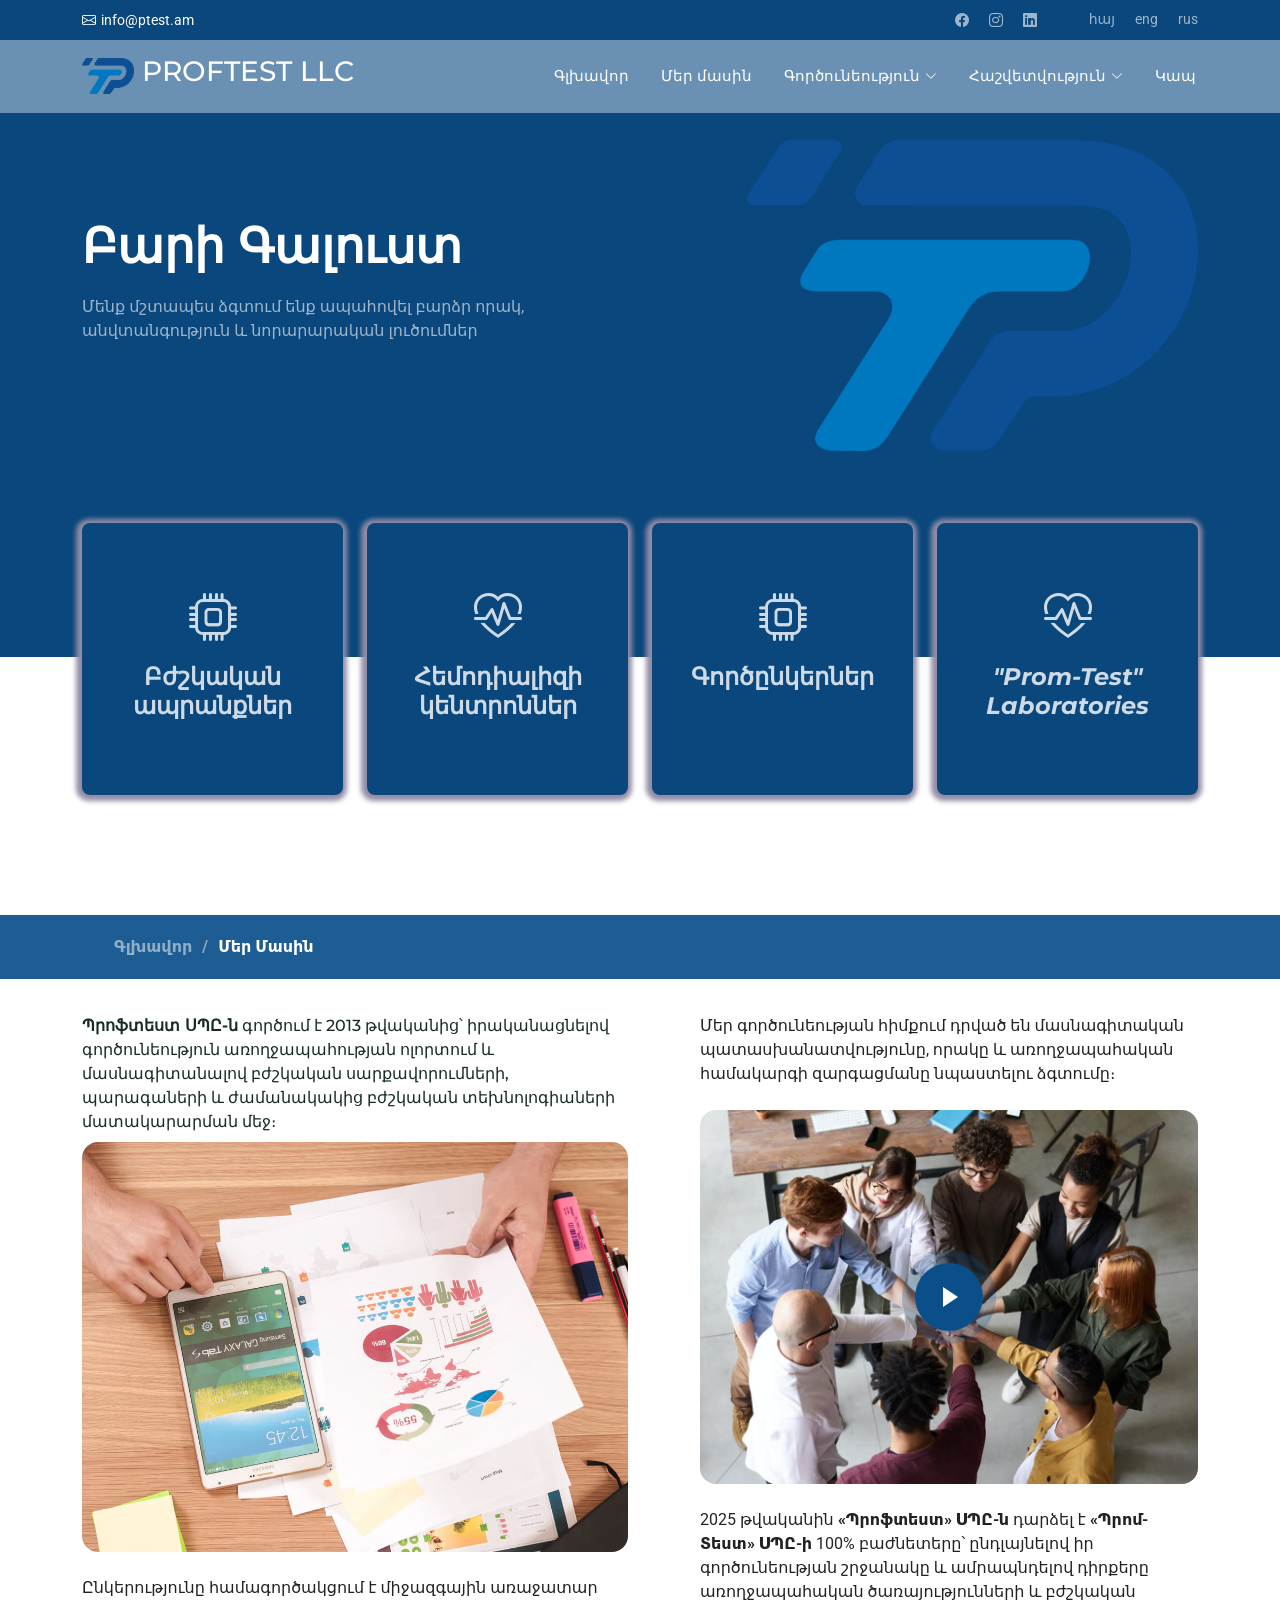
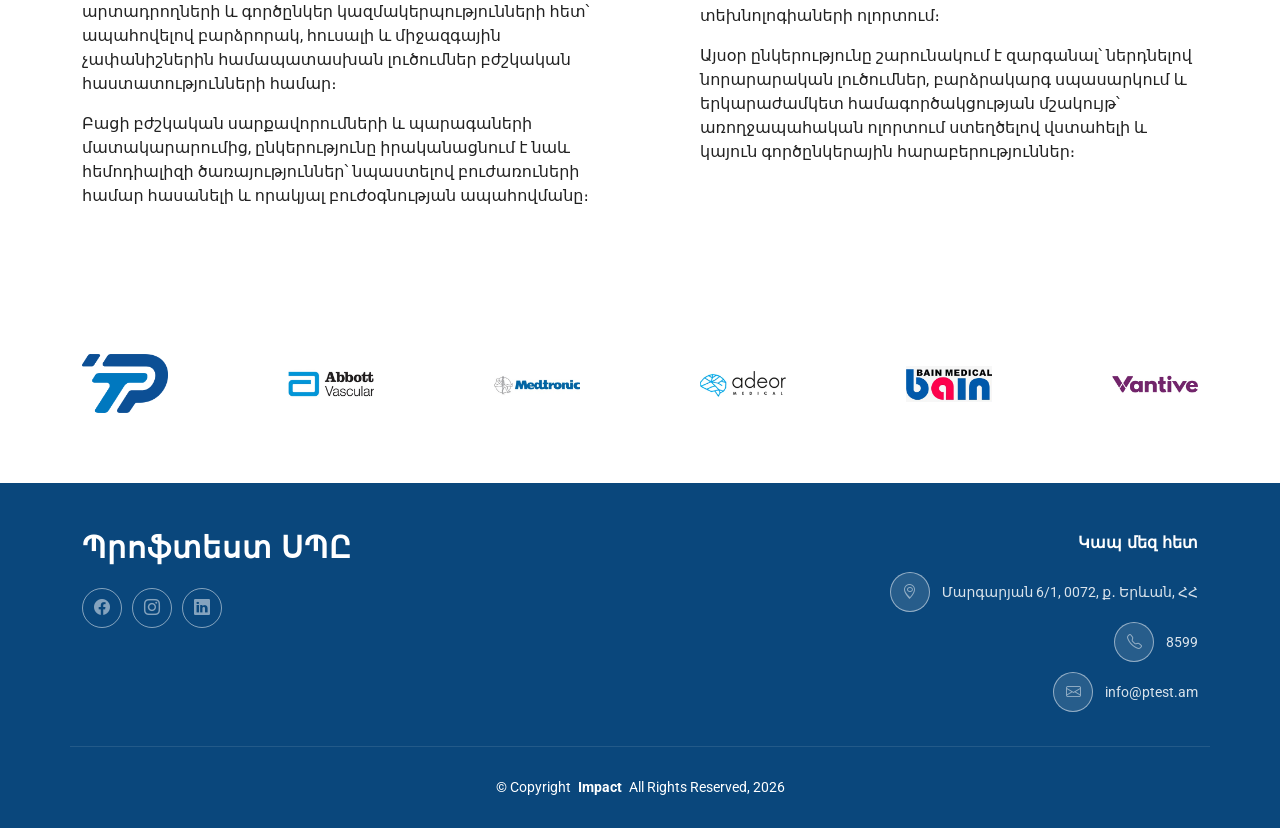
==== commit aade7e77: "text changes from Narine" ====
--- a/index.html
+++ b/index.html
@@ -77,7 +77,7 @@
 
           <img src="assets/img/proftest_logo.png" alt="">
           <h3 class="sitename">PROFTEST LLC</h3>
-          <span>.․․․․․․․</span>
+          <!-- <span>.․․․․․․․</span> -->
         </a>
 
         <nav id="navmenu" class="navmenu">
@@ -131,7 +131,10 @@
         <div class="row gy-5 justify-content-between">
           <div class="col-lg-6 order-2 order-lg-1 d-flex flex-column justify-content-center">
             <h2><span>Բարի Գալուստ </span><span class="accent"></span></h2>
-            <p>2013թ․ շուկայում ․․․․․․․․ </p>
+            <p>Մենք մշտապես ձգտում ենք ապահովել բարձր որակ, անվտանգություն և նորարարական լուծումներ
+              <!-- աջակցելով բուժհաստատություններին և մասնագետներին արդյունավետ և ժամանակակից բժշկական
+              ծառայությունների իրականացման գործում </p> -->
+            <!-- <p>Մենք կառուցում ենք երկարաժամկետ գործընկերություն՝ հիմնված փորձի, որակի և վստահության վրա</p> -->
             <!-- <div class="d-flex">
               <a href="#about" class="btn-get-started">Get Started</a>
               <a href="https://www.youtube.com/watch?v=Y7f98aduVJ8" class="glightbox btn-watch-video d-flex align-items-center"><i class="bi bi-play-circle"></i><span>Watch Video</span></a>
@@ -716,7 +719,7 @@
           <a href="index.html" class="logo d-flex align-items-center">
             <span class="sitename">Պրոֆտեստ ՍՊԸ</span>
           </a>
-          <p>Մենք կառուցում ենք երկարաժամկետ գործընկերություն՝ հիմնված փորձի, որակի և վստահության վրա։</p>
+          <!-- <p>Մենք կառուցում ենք երկարաժամկետ գործընկերություն՝ հիմնված փորձի, որակի և վստահության վրա։</p> -->
           <div class="social-links d-flex mt-4">
             <a href="https://www.facebook.com/proftestllc" target="_blank" rel="noopener noreferrer">
               <i class="bi bi-facebook"></i>
--- a/assets/css/main.css
+++ b/assets/css/main.css
@@ -107,6 +107,14 @@
 h6 {
   color: var(--heading-color);
   font-family: var(--heading-font);
+}
+
+
+
+/* my new size */
+․size{
+  font-size: 22px;
+  text-align: left;
 }
 
 /* Pulsating Play Button
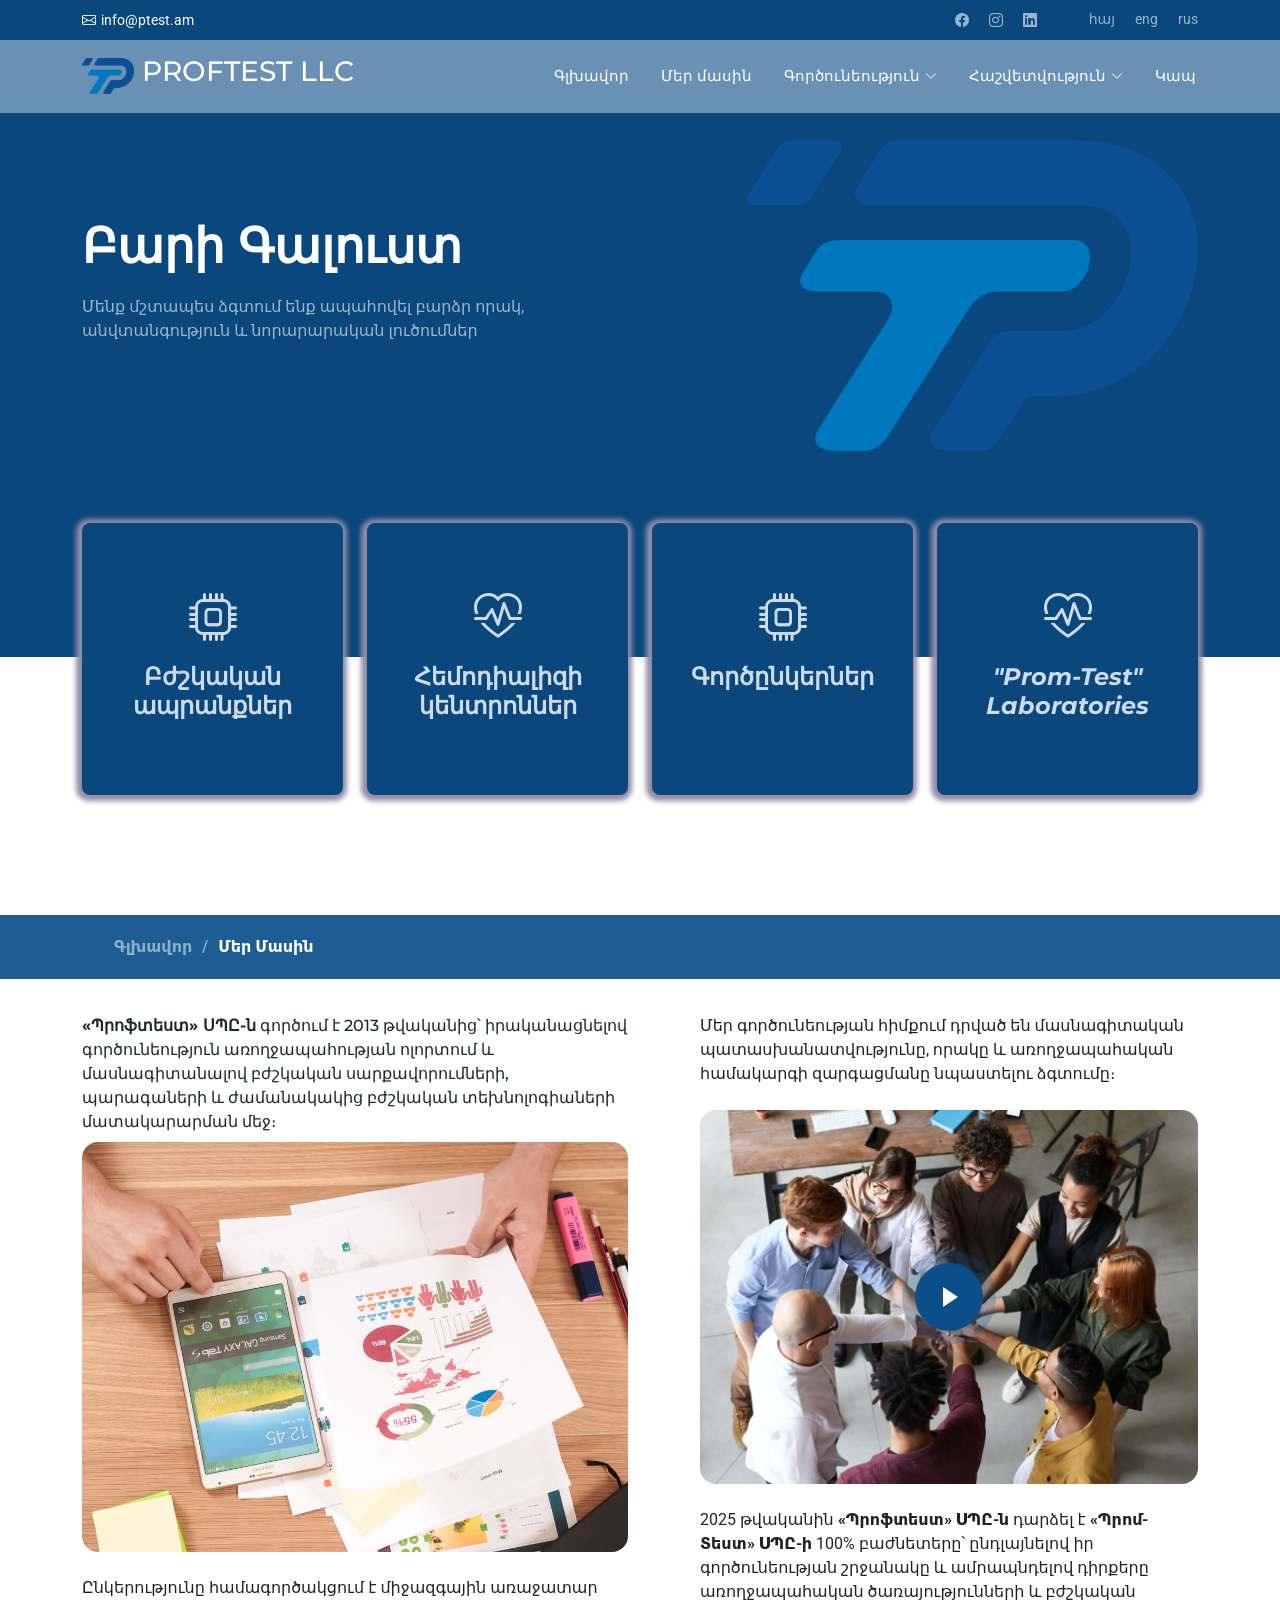
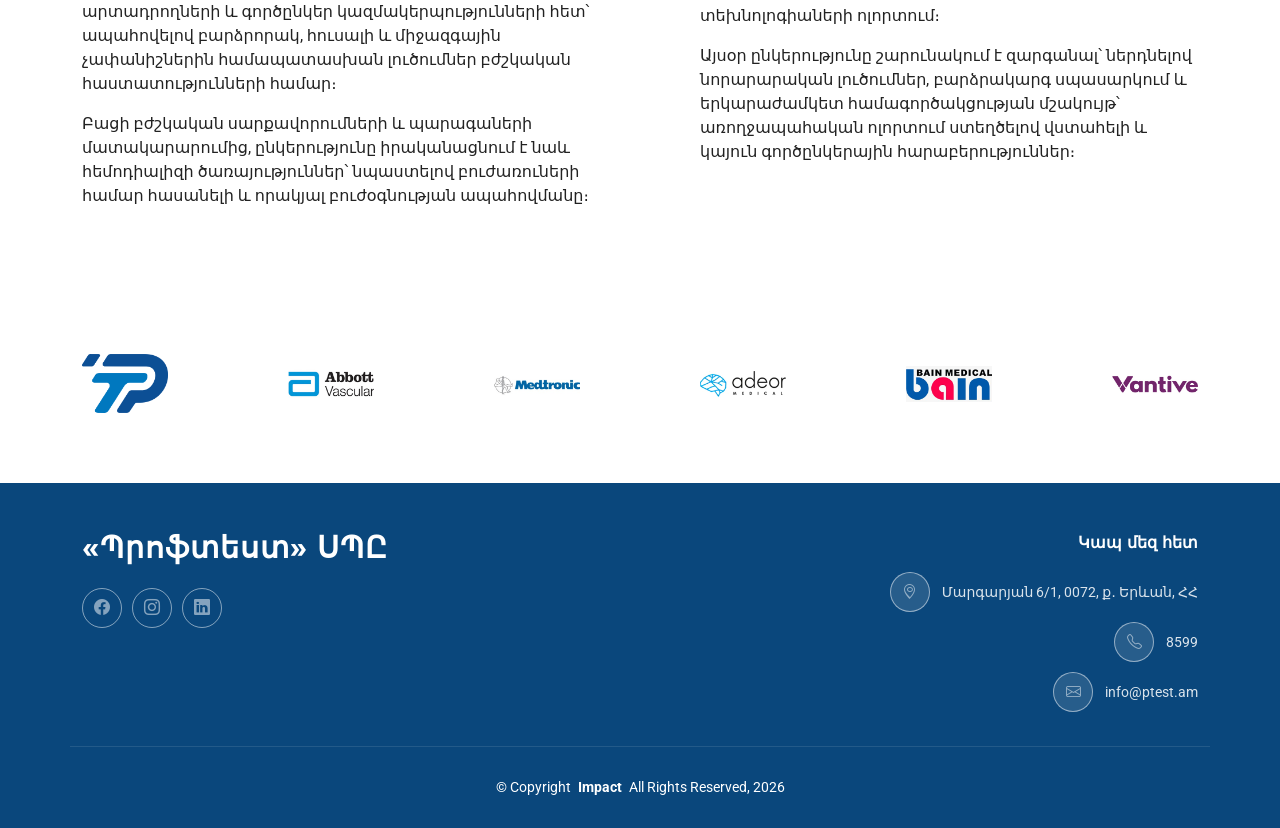
==== commit 2a03843f: "new text in azot" ====
--- a/index.html
+++ b/index.html
@@ -227,7 +227,7 @@
 
         <div class="row gy-5">
           <div class="col-lg-6" data-aos="fade-up" data-aos-delay="100">
-            <h6 class="lh-base"><b>Պրոֆտեստ ՍՊԸ-ն</b> գործում է 2013 թվականից՝ իրականացնելով գործունեություն
+            <h6 class="lh-base"><b> «Պրոֆտեստ» ՍՊԸ-ն</b> գործում է 2013 թվականից՝ իրականացնելով գործունեություն
               առողջապահության ոլորտում և
               մասնագիտանալով բժշկական սարքավորումների, պարագաների և ժամանակակից բժշկական տեխնոլոգիաների մատակարարման
               մեջ։ </h6>
@@ -717,7 +717,7 @@
 
         <div class="col-md-6  footer-about">
           <a href="index.html" class="logo d-flex align-items-center">
-            <span class="sitename">Պրոֆտեստ ՍՊԸ</span>
+            <span class="sitename">«Պրոֆտեստ» ՍՊԸ</span>
           </a>
           <!-- <p>Մենք կառուցում ենք երկարաժամկետ գործընկերություն՝ հիմնված փորձի, որակի և վստահության վրա։</p> -->
           <div class="social-links d-flex mt-4">
